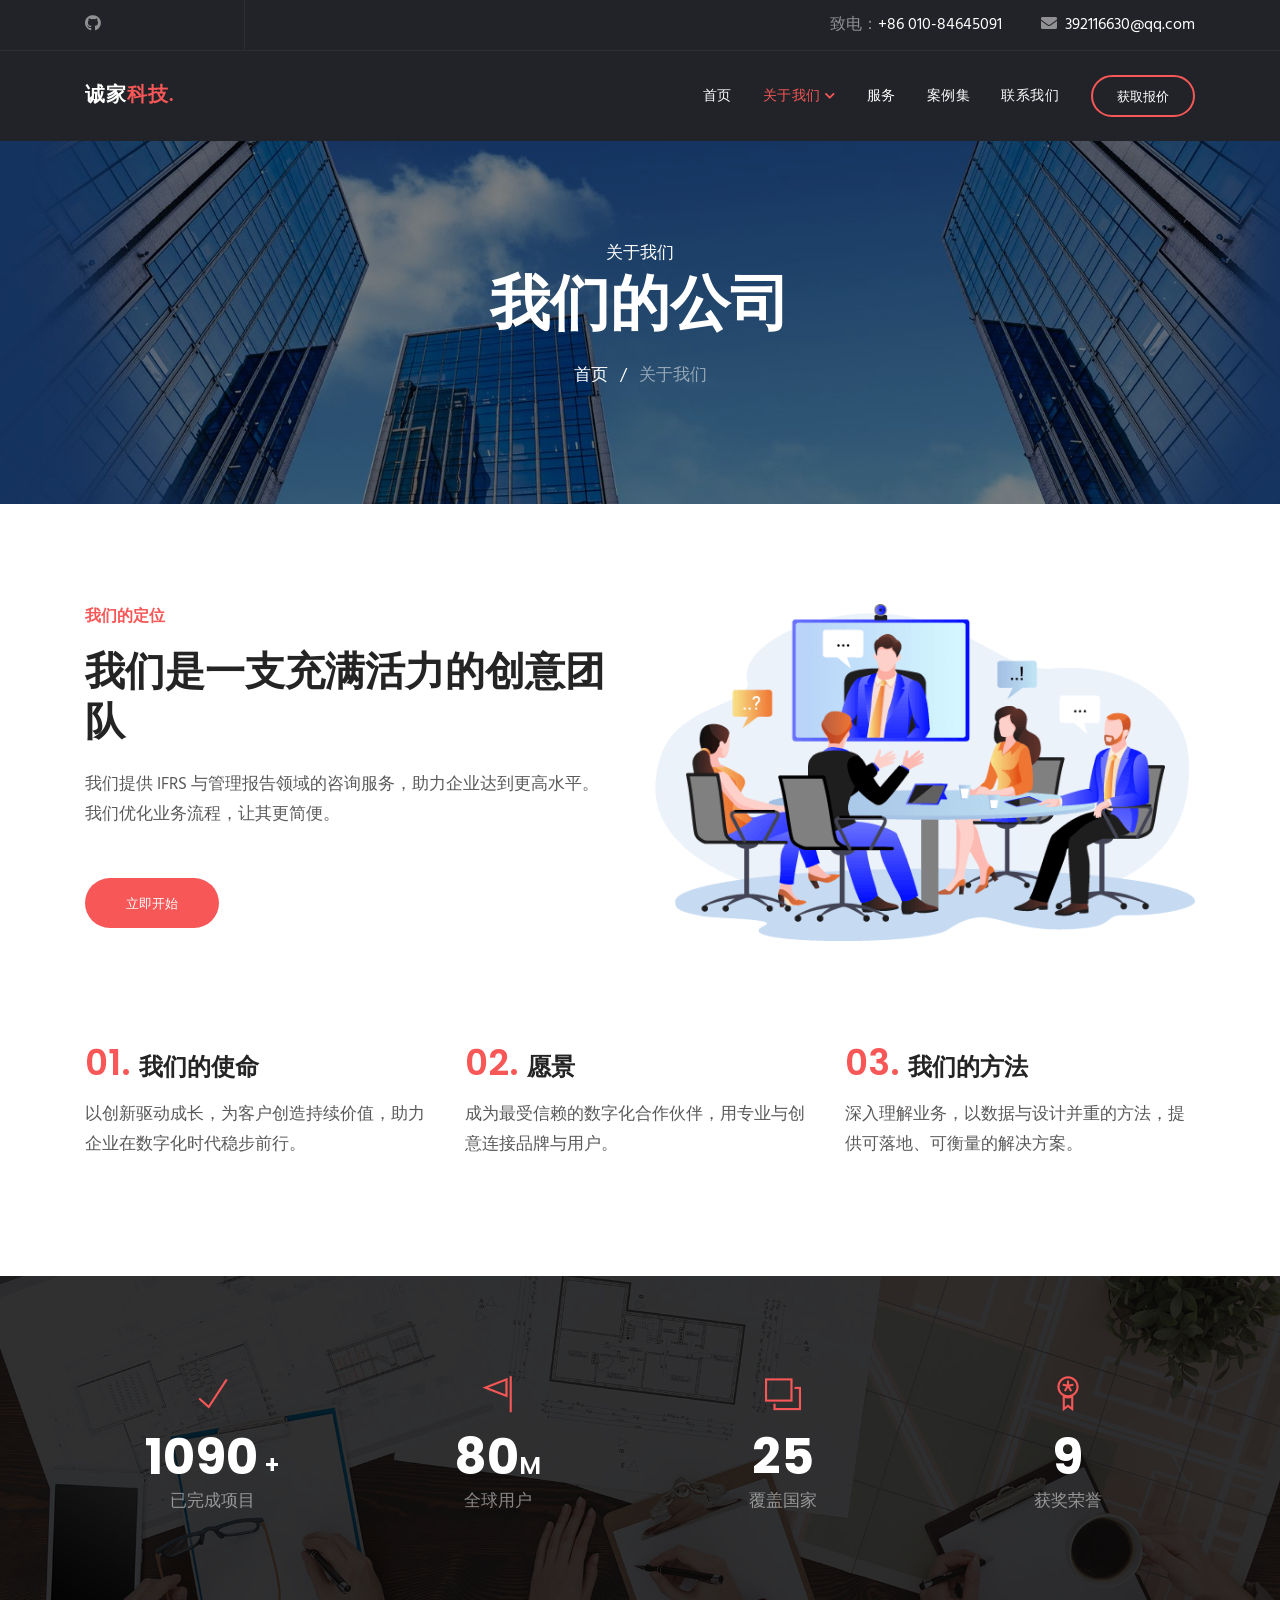
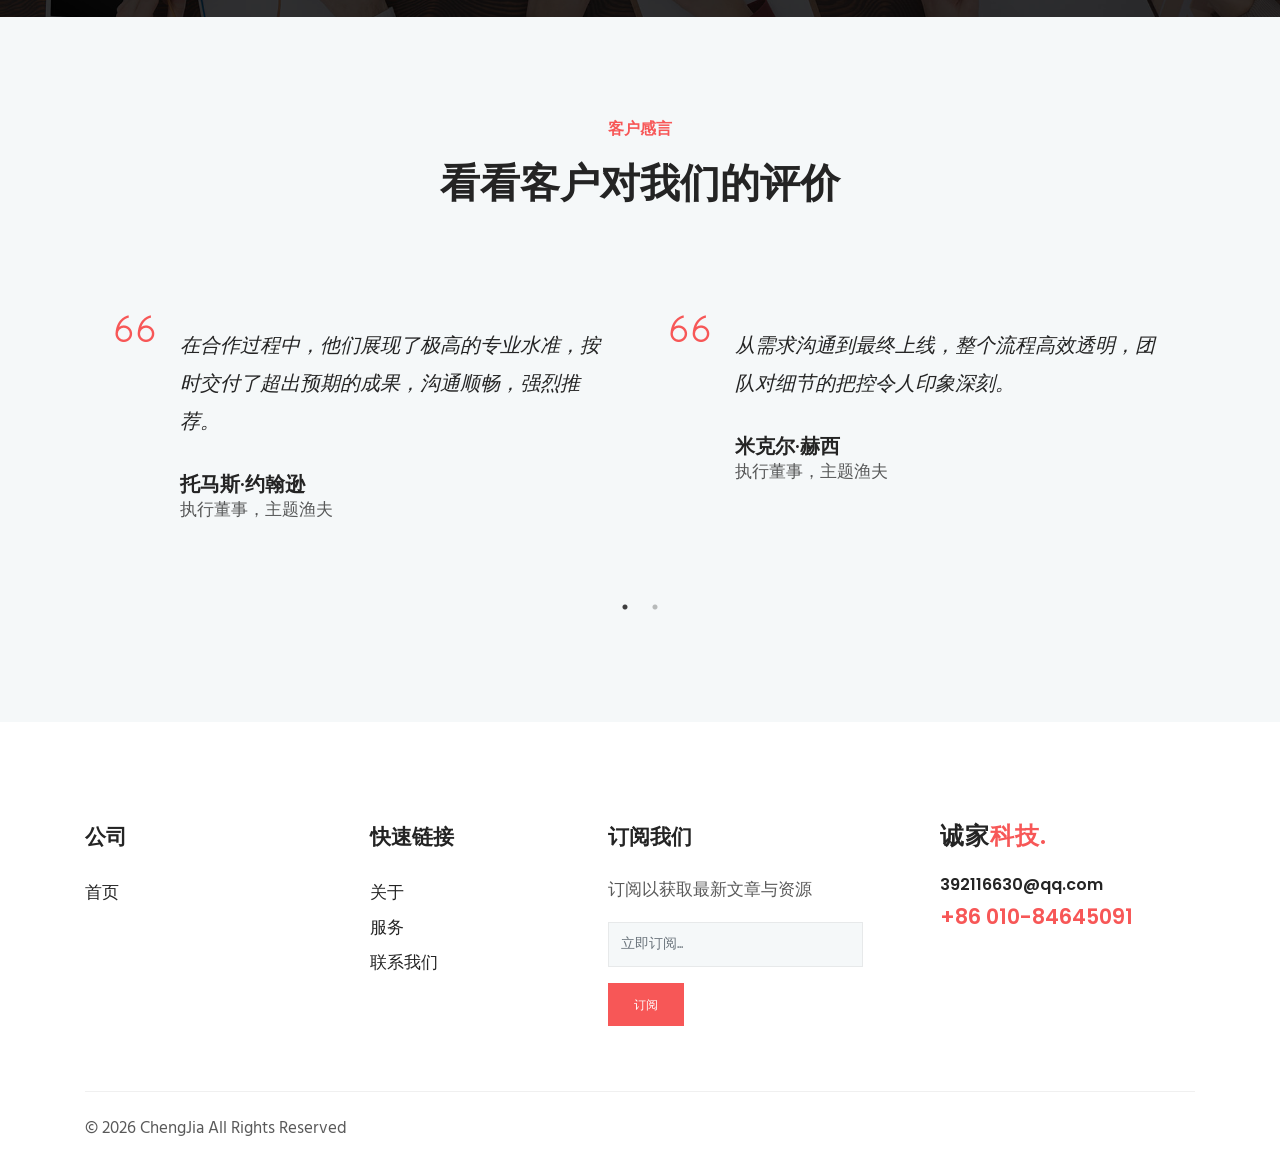
==== about.html @ 64276d3d "init" ====
<!DOCTYPE html>

<!--
 // GITHUB: https://github.com/hswyxj/
-->

<html lang="zh-CN">
<head>

  <!-- ** Basic Page Needs ** -->
  <meta charset="utf-8">
  <title>诚家科技 | IT公司网站</title>

  <!-- ** Mobile Specific Metas ** -->
  <meta http-equiv="X-UA-Compatible" content="IE=edge">
  <meta name="description" content="企业 HTML 模板">
  <meta name="viewport" content="width=device-width, initial-scale=1.0, maximum-scale=5.0">
  <meta name="author" content="诚家科技">
  <meta name="generator" content="诚家科技 | IT公司网站">

  <!-- theme meta -->
  <meta name="theme-name" content="megakit" />

  <!-- bootstrap.min css -->
  <link rel="stylesheet" href="plugins/bootstrap/bootstrap.min.css">
  <!-- Icon Font Css -->
  <link rel="stylesheet" href="plugins/themify/css/themify-icons.css">
  <link rel="stylesheet" href="plugins/fontawesome/css/all.min.css">
  <link rel="stylesheet" href="plugins/magnific-popup/magnific-popup.css">
  <!-- Owl Carousel CSS -->
  <link rel="stylesheet" href="plugins/slick/slick.css">
  <link rel="stylesheet" href="plugins/slick/slick-theme.css">

  <!-- Main Stylesheet -->
  <link rel="stylesheet" href="css/style.css">

  <!--Favicon-->
  <link rel="icon" href="images/favicon.png" type="image/x-icon">

</head>

<body>


<!-- Header Start -->
<header class="navigation">
  <div class="header-top ">
    <div class="container">
      <div class="row justify-content-between align-items-center">
        <div class="col-lg-2 col-md-4">
          <div class="header-top-socials text-center text-lg-left text-md-left">
            <!-- <a href="https://www.facebook.com/themefisher" aria-label="facebook"><i class="fab fa-facebook-f"></i></a>
            <a href="https://twitter.com/themefisher" aria-label="twitter"><i class="fab fa-twitter"></i></a> -->
            <a href="https://github.com/hswyxj/" aria-label="github"><i class="fab fa-github"></i></a>
          </div>
        </div>
        <div class="col-lg-10 col-md-8 text-center text-lg-right text-md-right">
          <div class="header-top-info mb-2 mb-md-0">
            <a href="tel:010-84645091">致电：<span>+86 010-84645091</span></a>
            <a href="mailto:392116630@qq.com"><i class="fas fa-envelope mr-2"></i><span>392116630@qq.com</span></a>
          </div>
        </div>
      </div>
    </div>
  </div>

  <div id="navbar">
    <div class="container">
      <div class="row">
        <div class="col-lg-12">
          <nav class="navbar navbar-expand-lg px-0 py-4">
            <a class="navbar-brand" href="index.html">
              诚家<span>科技.</span>
            </a>

            <button class="navbar-toggler collapsed" type="button" data-toggle="collapse" data-target="#navbarsExample09"
              aria-controls="navbarsExample09" aria-expanded="false" aria-label="切换导航">
              <span class="fa fa-bars"></span>
            </button>

            <div class="collapse navbar-collapse text-center" id="navbarsExample09">
              <ul class="navbar-nav ml-auto">
                <li class="nav-item @@home">
                  <a class="nav-link" href="index.html">首页</a>
                </li>
                <li class="nav-item dropdown active">
                  <a class="nav-link dropdown-toggle" href="#" id="dropdown03" data-toggle="dropdown" aria-haspopup="true" aria-expanded="false">关于我们 <i class="fas fa-chevron-down small"></i></a>
                  <ul class="dropdown-menu" aria-labelledby="dropdown03">
                    <li><a class="dropdown-item active" href="about.html">我们的公司</a></li>
                    <!-- <li><a class="dropdown-item @@pricing" href="pricing.html">价格</a></li>

                    <li class="dropdown dropdown-submenu dropright">
                      <a class="dropdown-item dropdown-toggle" href="#!" id="dropdown0301" role="button" data-toggle="dropdown" aria-haspopup="true" aria-expanded="false">子菜单</a>

                      <ul class="dropdown-menu" aria-labelledby="dropdown0301">
                        <li><a class="dropdown-item" href="index.html">子菜单 01</a></li>
                        <li><a class="dropdown-item" href="index.html">子菜单 02</a></li>
                      </ul>
                    </li> -->
                  </ul>
                </li>
                <li class="nav-item @@service"><a class="nav-link" href="service.html">服务</a></li>
                <li class="nav-item @@project"><a class="nav-link" href="project.html">案例集</a></li>
                <!-- <li class="nav-item dropdown @@blog">
                  <a class="nav-link dropdown-toggle" href="#" id="dropdown05" data-toggle="dropdown" aria-haspopup="true" aria-expanded="false">博客 <i class="fas fa-chevron-down small"></i></a>
                  <ul class="dropdown-menu" aria-labelledby="dropdown05">
                    <li><a class="dropdown-item @@blogGrid" href="blog-grid.html">博客</a></li>
                    <li><a class="dropdown-item @@blogSidebar" href="blog-sidebar.html">带侧边栏的博客</a></li>
                    <li><a class="dropdown-item @@blogSingle" href="blog-single.html">博客正文</a></li>

                    <li class="dropdown dropdown-submenu dropleft">
                      <a class="dropdown-item dropdown-toggle" href="#!" id="dropdown0501" role="button" data-toggle="dropdown" aria-haspopup="true" aria-expanded="false">子菜单</a>

                      <ul class="dropdown-menu" aria-labelledby="dropdown0501">
                        <li><a class="dropdown-item" href="index.html">子菜单 01</a></li>
                        <li><a class="dropdown-item" href="index.html">子菜单 02</a></li>
                      </ul>
                    </li>
                  </ul>
                </li> -->
                <li class="nav-item @@contact"><a class="nav-link" href="contact.html">联系我们</a></li>
              </ul>

              <div class="my-2 my-md-0 ml-lg-4 text-center">
                <a href="contact.html" class="btn btn-solid-border btn-round-full">获取报价</a>
              </div>
            </div>
          </nav>
        </div>
      </div>
    </div>
  </div>
</header>
<!-- Header Close -->

<section class="page-title bg-1">
  <div class="container">
    <div class="row">
      <div class="col-md-12">
        <div class="block text-center">
          <span class="text-white">关于我们</span>
          <h1 class="text-capitalize mb-4 text-lg">我们的公司</h1>
          <ul class="list-inline">
            <li class="list-inline-item"><a href="index.html" class="text-white">首页</a></li>
            <li class="list-inline-item"><span class="text-white">/</span></li>
            <li class="list-inline-item text-white-50">关于我们</li>
          </ul>
        </div>
      </div>
    </div>
  </div>
</section>

<!-- Section About Start -->
<section class="section about-2 position-relative">
	<div class="container">
		<div class="row">
			<div class="col-lg-6">
				<div class="about-item pr-3 mb-5 mb-lg-0">
					<span class="h6 text-color">我们的定位</span>
					<h2 class="mt-3 mb-4 position-relative content-title">我们是一支充满活力的创意团队</h2>
					<p class="mb-5">我们提供 IFRS 与管理报告领域的咨询服务，助力企业达到更高水平。我们优化业务流程，让其更简便。</p>

					<a href="contact.html" class="btn btn-main btn-round-full">立即开始</a>
				</div>
			</div>
			<div class="col-lg-6">
				<div class="about-item-img">
					<img loading="lazy" src="images/about/home-7.jpg" alt="关于我们" class="img-fluid">
				</div>
			</div>
		</div>
	</div>
</section>

<!-- Section About End -->

<section class="about-info section pt-0">
	<div class="container">
		<div class="row justify-content-center">
			<div class="col-lg-4 col-md-6 col-sm-6">
				<div class="about-info-item mb-4 mb-lg-0">
					<h3 class="mb-3"><span class="text-color mr-2 text-md ">01.</span>我们的使命</h3>
					<p>以创新驱动成长，为客户创造持续价值，助力企业在数字化时代稳步前行。</p>
				</div>
			</div>
			<div class="col-lg-4 col-md-6 col-sm-6">
				<div class="about-info-item mb-4 mb-lg-0">
					<h3 class="mb-3"><span class="text-color mr-2 text-md">02.</span>愿景</h3>
					<p>成为最受信赖的数字化合作伙伴，用专业与创意连接品牌与用户。</p>
				</div>
			</div>
			<div class="col-lg-4 col-md-6 col-sm-6">
				<div class="about-info-item mb-4 mb-lg-0">
					<h3 class="mb-3"><span class="text-color mr-2 text-md">03.</span>我们的方法</h3>
					<p>深入理解业务，以数据与设计并重的方法，提供可落地、可衡量的解决方案。</p>
				</div>
			</div>
		</div>
	</div>
</section>

<!-- section Counter Start -->
<section class="section counter bg-counter">
	<div class="container">
		<div class="row">
			<div class="col-lg-3 col-md-6 col-sm-6">
				<div class="counter-item text-center mb-5 mb-lg-0">
					<i class="ti-check color-one text-md"></i>
					<h3 class="mt-2 mb-0 text-white"><span class="counter-stat font-weight-bold">1730</span> +</h3>
					<p class="text-white-50">已完成项目</p>
				</div>
			</div>
			<div class="col-lg-3 col-md-6 col-sm-6">
				<div class="counter-item text-center mb-5 mb-lg-0">
					<i class="ti-flag color-one text-md"></i>
					<h3 class="mt-2 mb-0 text-white"><span class="counter-stat font-weight-bold">125 </span>M </h3>
					<p class="text-white-50">全球用户</p>
				</div>
			</div>
			<div class="col-lg-3 col-md-6 col-sm-6">
				<div class="counter-item text-center mb-5 mb-lg-0">
					<i class="ti-layers color-one text-md"></i>
					<h3 class="mt-2 mb-0 text-white"><span class="counter-stat font-weight-bold">39</span></h3>
					<p class="text-white-50">覆盖国家</p>
				</div>
			</div>
			<div class="col-lg-3 col-md-6 col-sm-6">
				<div class="counter-item text-center">
					<i class="ti-medall color-one  text-md"></i>
					<h3 class="mt-2 mb-0 text-white"><span class="counter-stat font-weight-bold">14</span></h3>
					<p class="text-white-50">获奖荣誉</p>
				</div>
			</div>
		</div>
	</div>
</section>
<!-- section Counter End  -->

<!--  Section Services Start -->
<!-- <section class="section team">
	<div class="container">
		<div class="row justify-content-center">
			<div class="col-lg-7 text-center">
				<div class="section-title">
					<span class="h6 text-color">我们的团队</span>
					<h2 class="mt-3 content-title">专业团队成员，提供最佳服务</h2>
				</div>
			</div>
		</div>

		<div class="row justify-content-center">
			<div class="col-lg-4 col-md-6 col-sm-6">
				<div class="team-item-wrap mb-5">
					<div class="team-item position-relative">
						<img loading="lazy" src="images/team/team-1.jpg" alt="团队" class="img-fluid w-100">
						<div class="team-img-hover">
							<ul class="team-social list-inline">
								<li class="list-inline-item">
									<a href="https://www.facebook.com/themefisher" class="facebook"><i class="fab fa-facebook-f" aria-hidden="true"></i></a>
								</li>
								<li class="list-inline-item">
									<a href="https://twitter.com/themefisher" class="twitter"><i class="fab fa-twitter" aria-hidden="true"></i></a>
								</li>
								<li class="list-inline-item">
									<a href="https://www.instagram.com/themefisher/" class="instagram"><i class="fab fa-instagram" aria-hidden="true"></i></a>
								</li>
								<li class="list-inline-item">
									<a href="/" class="linkedin"><i class="fab fa-linkedin-in" aria-hidden="true"></i></a>
								</li>
							</ul>
						</div>
					</div>
					<div class="team-item-content">
						<h4 class="mt-3 mb-0 text-capitalize">贾斯汀·哈默</h4>
						<p>数字营销师</p>
					</div>
				</div>
			</div>

			<div class="col-lg-4 col-md-6 col-sm-6">
				<div class="team-item-wrap mb-5">
					<div class="team-item position-relative">
						<img loading="lazy" src="images/team/team-2.jpg" alt="团队" class="img-fluid w-100">
						<div class="team-img-hover">
							<ul class="team-social list-inline">
								<li class="list-inline-item">
									<a href="https://www.facebook.com/themefisher" class="facebook"><i class="fab fa-facebook-f" aria-hidden="true"></i></a>
								</li>
								<li class="list-inline-item">
									<a href="https://twitter.com/themefisher" class="twitter"><i class="fab fa-twitter" aria-hidden="true"></i></a>
								</li>
								<li class="list-inline-item">
									<a href="https://www.instagram.com/themefisher/" class="instagram"><i class="fab fa-instagram" aria-hidden="true"></i></a>
								</li>
								<li class="list-inline-item">
									<a href="/" class="linkedin"><i class="fab fa-linkedin-in" aria-hidden="true"></i></a>
								</li>
							</ul>
						</div>
					</div>
					<div class="team-item-content">
						<h4 class="mt-3 mb-0 text-capitalize">杰森·罗伊</h4>
						<p>UI/UX 设计师</p>
					</div>
				</div>
			</div>

			<div class="col-lg-4 col-md-6 col-sm-6">
				<div class="team-item-wrap mb-5 ">
					<div class="team-item position-relative">
						<img loading="lazy" src="images/team/team-3.jpg" alt="团队" class="img-fluid w-100">
						<div class="team-img-hover">
							<ul class="team-social list-inline">
								<li class="list-inline-item">
									<a href="https://www.facebook.com/themefisher" class="facebook"><i class="fab fa-facebook-f" aria-hidden="true"></i></a>
								</li>
								<li class="list-inline-item">
									<a href="https://twitter.com/themefisher" class="twitter"><i class="fab fa-twitter" aria-hidden="true"></i></a>
								</li>
								<li class="list-inline-item">
									<a href="https://www.instagram.com/themefisher/" class="instagram"><i class="fab fa-instagram" aria-hidden="true"></i></a>
								</li>
								<li class="list-inline-item">
									<a href="/" class="linkedin"><i class="fab fa-linkedin-in" aria-hidden="true"></i></a>
								</li>
							</ul>
						</div>
					</div>
					<div class="team-item-content">
						<h4 class="mt-3 mb-0 text-capitalize">亨利·奥斯瓦尔德</h4>
						<p>开发工程师</p>
					</div>
				</div>
			</div>
			<div class="col-lg-4 col-md-6 col-sm-6">
				<div class="team-item-wrap mb-5 mb-lg-0">
					<div class="team-item position-relative">
						<img loading="lazy" src="images/team/team-4.jpg" alt="团队" class="img-fluid w-100">
						<div class="team-img-hover">
							<ul class="team-social list-inline">
								<li class="list-inline-item">
									<a href="https://www.facebook.com/themefisher" class="facebook"><i class="fab fa-facebook-f" aria-hidden="true"></i></a>
								</li>
								<li class="list-inline-item">
									<a href="https://twitter.com/themefisher" class="twitter"><i class="fab fa-twitter" aria-hidden="true"></i></a>
								</li>
								<li class="list-inline-item">
									<a href="https://www.instagram.com/themefisher/" class="instagram"><i class="fab fa-instagram" aria-hidden="true"></i></a>
								</li>
								<li class="list-inline-item">
									<a href="/" class="linkedin"><i class="fab fa-linkedin-in" aria-hidden="true"></i></a>
								</li>
							</ul>
						</div>
					</div>
					<div class="team-item-content">
						<h4 class="mt-3 mb-0 text-capitalize">大卫·威廉姆斯</h4>
						<p>高级营销师</p>
					</div>
				</div>
			</div>

			<div class="col-lg-4 col-md-6 col-sm-6">
				<div class="team-item-wrap mb-5 mb-lg-0">
					<div class="team-item position-relative">
						<img loading="lazy" src="images/team/team-6.jpg" alt="团队" class="img-fluid w-100">
						<div class="team-img-hover">
							<ul class="team-social list-inline">
								<li class="list-inline-item">
									<a href="https://www.facebook.com/themefisher" class="facebook"><i class="fab fa-facebook-f" aria-hidden="true"></i></a>
								</li>
								<li class="list-inline-item">
									<a href="https://twitter.com/themefisher" class="twitter"><i class="fab fa-twitter" aria-hidden="true"></i></a>
								</li>
								<li class="list-inline-item">
									<a href="https://www.instagram.com/themefisher/" class="instagram"><i class="fab fa-instagram" aria-hidden="true"></i></a>
								</li>
								<li class="list-inline-item">
									<a href="/" class="linkedin"><i class="fab fa-linkedin-in" aria-hidden="true"></i></a>
								</li>
							</ul>
						</div>
					</div>
					<div class="team-item-content">
						<h4 class="mt-3 mb-0 text-capitalize">彼得·奥丁</h4>
						<p>应用开发工程师</p>
					</div>
				</div>
			</div>

			<div class="col-lg-4 col-md-6 col-sm-6">
				<div class="team-item-wrap mb-5 mb-lg-0 ">
					<div class="team-item position-relative">
						<img loading="lazy" src="images/team/team-5.jpg" alt="团队" class="img-fluid w-100">
						<div class="team-img-hover">
							<ul class="team-social list-inline">
								<li class="list-inline-item">
									<a href="https://www.facebook.com/themefisher" class="facebook"><i class="fab fa-facebook-f" aria-hidden="true"></i></a>
								</li>
								<li class="list-inline-item">
									<a href="https://twitter.com/themefisher" class="twitter"><i class="fab fa-twitter" aria-hidden="true"></i></a>
								</li>
								<li class="list-inline-item">
									<a href="https://www.instagram.com/themefisher/" class="instagram"><i class="fab fa-instagram" aria-hidden="true"></i></a>
								</li>
								<li class="list-inline-item">
									<a href="/" class="linkedin"><i class="fab fa-linkedin-in" aria-hidden="true"></i></a>
								</li>
							</ul>
						</div>
					</div>
					<div class="team-item-content">
						<h4 class="mt-3 mb-0 text-capitalize">大卫·斯宾塞</h4>
						<p>项目经理</p>
					</div>
				</div>
			</div>
		</div>
	</div>
</section> -->
<!--  Section Services End -->

<!-- Section Testimonial Start -->
<section class="section testimonial bg-gray">
	<div class="container">
		<div class="row justify-content-center">
			<div class="col-lg-7 text-center">
				<div class="section-title">
					<span class="h6 text-color">客户感言</span>
					<h2 class="mt-3 content-title">看看客户对我们的评价</h2>
				</div>
			</div>
		</div>
	</div>

	<div class="container">
		<div class="testimonial-wrap">
			<div class="testimonial-item position-relative">
				<i class="ti-quote-left text-color"></i>

				<div class="testimonial-item-content">
					<p class="testimonial-text">在合作过程中，他们展现了极高的专业水准，按时交付了超出预期的成果，沟通顺畅，强烈推荐。</p>

					<div class="testimonial-author">
						<h5 class="mb-0 text-capitalize">托马斯·约翰逊</h5>
						<p>执行董事，主题渔夫</p>
					</div>
				</div>
			</div>
			<div class="testimonial-item position-relative">
				<i class="ti-quote-left text-color"></i>

				<div class="testimonial-item-content">
					<p class="testimonial-text">从需求沟通到最终上线，整个流程高效透明，团队对细节的把控令人印象深刻。</p>

					<div class="testimonial-author">
						<h5 class="mb-0 text-capitalize">米克尔·赫西</h5>
						<p>执行董事，主题渔夫</p>
					</div>
				</div>
			</div>
			<div class="testimonial-item position-relative">
				<i class="ti-quote-left text-color"></i>

				<div class="testimonial-item-content">
					<p class="testimonial-text">专业、可靠、富有创意，他们真正理解我们的业务，交付的方案解决了核心痛点。</p>

					<div class="testimonial-author">
						<h5 class="mb-0 text-capitalize">詹姆斯·沃森</h5>
						<p>执行董事，主题渔夫</p>
					</div>
				</div>
			</div>
			<div class="testimonial-item position-relative">
				<i class="ti-quote-left text-color"></i>

				<div class="testimonial-item-content">
					<p class="testimonial-text">从需求沟通到最终上线，整个流程高效透明，团队对细节的把控令人印象深刻。</p>

					<div class="testimonial-author">
						<h5 class="mb-0 text-capitalize">米克尔·赫西</h5>
						<p>执行董事，主题渔夫</p>
					</div>
				</div>
			</div>
		</div>
	</div>
</section>
<!-- Section Testimonial End -->

<footer class="footer section">
  <div class="container">
    <div class="row">
      <div class="col-lg-3 col-md-6 col-sm-6">
        <div class="widget">
          <h4 class="text-capitalize mb-4">公司</h4>

          <ul class="list-unstyled footer-menu lh-35">
            <li><a href="index.html">首页</a></li>
            <!-- <li><a href="about.html">隐私政策</a></li>
            <li><a href="cobtact.html">支持</a></li>
            <li><a href="cobtact.html">常见问题</a></li> -->
          </ul>
        </div>
      </div>
      <div class="col-lg-2 col-md-6 col-sm-6">
        <div class="widget">
          <h4 class="text-capitalize mb-4">快速链接</h4>

          <ul class="list-unstyled footer-menu lh-35">
            <li><a href="about.html">关于</a></li>
            <li><a href="service.html">服务</a></li>
            <!-- <li><a href="blog-grid.html">博客</a></li> -->
            <li><a href="contact.html">联系我们</a></li>
          </ul>
        </div>
      </div>
      <div class="col-lg-3 col-md-6 col-sm-6 mx-auto">
        <div class="widget">
          <h4 class="text-capitalize mb-4">订阅我们</h4>
          <p>订阅以获取最新文章与资源</p>

          <form action="#" class="sub-form">
            <input type="text" class="form-control mb-3" placeholder="立即订阅...">
            <a href="#" class="btn btn-main btn-small">订阅</a>
          </form>
        </div>
      </div>

      <div class="col-lg-3 col-sm-6">
        <div class="widget">
          <div class="logo mb-4">
            <h3>诚家<span>科技.</span></h3>
          </div>
          <h6><a href="mailto:392116630@qq.com">392116630@qq.com</a></h6>
          <a href="tel:010-84645091"><span class="text-color h4">+86 010-84645091</span></a>
        </div>
      </div>
    </div>

    <div class="footer-btm pt-4">
      <div class="row">
        <div class="col-lg-6">
          <div class="copyright">© 2026 ChengJia All Rights Reserved</div>
        </div>
        <!-- <div class="col-lg-6 text-left text-lg-right">
          <ul class="list-inline footer-socials">
            <li class="list-inline-item"><a href="https://www.facebook.com/themefisher"><i class="fab fa-facebook-f mr-2"></i>脸书</a></li>
            <li class="list-inline-item"><a href="https://twitter.com/themefisher"><i class="fab fa-twitter mr-2"></i>推特</a></li>
            <li class="list-inline-item"><a href="https://www.pinterest.com/themefisher/"><i class="fab fa-pinterest-p mr-2 "></i>缤趣</a></li>
          </ul>
        </div> -->
      </div>
    </div>
  </div>
</footer>

<!--Scroll to top-->
<div id="scroll-to-top" class="scroll-to-top">
  <span class="icon fa fa-angle-up"></span>
</div>


<!-- 
Essential Scripts
=====================================-->
<!-- Main jQuery -->
<script src="plugins/jquery/jquery.min.js"></script>
<!-- Bootstrap 4.3.1 -->
<script src="plugins/bootstrap/bootstrap.min.js"></script>
<!--  Magnific Popup-->
<script src="plugins/magnific-popup/jquery.magnific-popup.min.js"></script>
<!-- Slick Slider -->
<script src="plugins/slick/slick.min.js"></script>
<!-- Counterup -->
<script src="plugins/counterup/jquery.waypoints.min.js"></script>
<script src="plugins/counterup/jquery.counterup.min.js"></script>

<!-- 高德地图（请将下方 key 替换为你申请的高德 Web 端 JS API key：https://console.amap.com/） -->
<script src="https://webapi.amap.com/maps?v=2.0&key=963029e0533a2af5c3c5be8597e73935" defer></script>
<script src="plugins/google-map/map.js" defer></script>

<script src="js/script.js"></script>

</body>

</html>
---- css/style.css ----
/**
 * WEBSITE: https://themefisher.com
 * TWITTER: https://twitter.com/themefisher
 * FACEBOOK: https://facebook.com/themefisher
 * GITHUB: https://github.com/hswyxj/
 */

/*=== MEDIA QUERY ===*/
@import url("https://fonts.googleapis.com/css2?family=Hind:wght@400;500;600;700&family=Montserrat:wght@400;700&family=Poppins:wght@300;400;600;700&display=swap");
html {
  overflow-x: hidden;
}

body {
  line-height: 1.5;
  font-family: "Hind", serif;
  -webkit-font-smoothing: antialiased;
  font-size: 17px;
  color: rgba(0, 0, 0, 0.65);
}

h1, .h1, h2, .h2, h3, .h3, h4, .h4, h5, .h5, h6, .h6 {
  font-family: "Poppins", sans-serif;
  font-weight: 600;
  color: #242424;
}

h1, .h1 {
  font-size: 2.5rem;
}

h2, .h2 {
  font-size: 2rem;
  font-weight: 600;
  line-height: 42px;
}

h3, .h3 {
  font-size: 1.5rem;
}

h4, .h4 {
  font-size: 1.3rem;
  line-height: 30px;
}

h5, .h5 {
  font-size: 1.25rem;
}

h6, .h6 {
  font-size: 1rem;
}

p {
  line-height: 30px;
}

.navbar-toggle .icon-bar {
  background: rgb(247, 87, 87);
}

input[type=email], input[type=password], input[type=text], input[type=tel] {
  box-shadow: none;
  height: 45px;
  outline: none;
  font-size: 14px;
}
input[type=email]:focus, input[type=password]:focus, input[type=text]:focus, input[type=tel]:focus {
  box-shadow: none;
  border: 1px solid rgb(247, 87, 87);
}

.form-control {
  box-shadow: none;
  border-radius: 0;
}
.form-control:focus {
  box-shadow: none;
  border: 1px solid rgb(247, 87, 87);
}

.py-7 {
  padding: 7rem 0px;
}

.btn {
  display: inline-block;
  font-size: 14px;
  font-size: 0.8125rem;
  font-weight: 500;
  padding: 1rem 2.5rem 0.8rem;
  text-transform: uppercase;
  border-radius: 0;
  transition: 0.3s;
}
.btn.btn-icon i {
  font-size: 16px;
  vertical-align: middle;
  margin-right: 5px;
}
.btn:focus {
  outline: 0px;
  box-shadow: none;
}

.btn-main, .btn-small, .btn-transparent {
  background: rgb(247, 87, 87);
  color: #fff;
  transition: all 0.2s ease;
}
.btn-main:hover, .btn-small:hover, .btn-transparent:hover {
  background: rgb(244.6818181818, 38.3181818182, 38.3181818182);
  color: #fff;
}

.btn-solid-border {
  border: 2px solid rgb(247, 87, 87);
  background: transparent;
  color: #242424;
}
.btn-solid-border:hover {
  border: 2px solid rgb(247, 87, 87);
  background: rgb(247, 87, 87);
}

.btn-transparent {
  background: transparent;
  padding: 0;
  color: rgb(247, 87, 87);
}
.btn-transparent:hover {
  background: transparent;
  color: rgb(247, 87, 87);
}

.btn-large {
  padding: 20px 45px;
}
.btn-large.btn-icon i {
  font-size: 16px;
  vertical-align: middle;
  margin-right: 5px;
}

.btn-small {
  padding: 13px 25px 10px;
  font-size: 12px;
}

.btn-round {
  border-radius: 4px;
}

.btn-round-full {
  border-radius: 50px;
}

.btn.active:focus, .btn:active:focus, .btn:focus {
  outline: 0;
}

.bg-gray {
  background: #f5f8f9;
}

.bg-primary {
  background: rgb(247, 87, 87);
}

.bg-primary-dark {
  background: rgb(244.6818181818, 38.3181818182, 38.3181818182);
}

.bg-primary-darker {
  background: rgb(221.4545454545, 10.5454545455, 10.5454545455);
}

.bg-dark {
  background: #242424;
}

.bg-gradient {
  background-image: linear-gradient(145deg, rgba(19, 177, 205, 0.95) 0%, rgba(152, 119, 234, 0.95) 100%);
  background-repeat: repeat-x;
}

.section {
  padding: 100px 0;
}

.section-sm {
  padding: 70px 0;
}

.section-title {
  margin-bottom: 70px;
}
.section-title .title {
  font-size: 50px;
  line-height: 50px;
}
.section-title p {
  color: #666;
  font-family: "Poppins", sans-serif;
}

.subtitle {
  color: rgb(247, 87, 87);
  font-size: 14px;
  letter-spacing: 1px;
}

.overly, .hero-img, .cta, .slider, .page-title {
  position: relative;
}
.overly:before, .hero-img:before, .cta:before, .slider:before, .page-title:before {
  content: "";
  position: absolute;
  left: 0;
  top: 0;
  bottom: 0;
  right: 0;
  width: 100%;
  height: 100%;
  opacity: 0.5;
  background: #000;
}

.overly-2, .latest-blog, .cta-block, .bg-counter {
  position: relative;
}
.overly-2:before, .latest-blog:before, .cta-block:before, .bg-counter:before {
  content: "";
  position: absolute;
  left: 0;
  top: 0;
  bottom: 0;
  right: 0;
  width: 100%;
  height: 100%;
  background: rgba(0, 0, 0, 0.8);
}

.text-color {
  color: rgb(247, 87, 87);
}

.text-black {
  color: #242424;
}

.text-color2 {
  color: #c54041;
}

.text-color2 {
  color: #b99769;
}

.text-sm {
  font-size: 14px;
}

.text-md {
  font-size: 2.25rem;
}

.text-lg {
  font-size: 3.75rem;
}

.no-spacing {
  letter-spacing: 0px;
}

/* Links */
a {
  color: #242424;
  text-decoration: none;
}

a:focus, a:hover {
  color: rgb(247, 87, 87);
  text-decoration: none;
}

a:focus {
  outline: none;
}

.content-title {
  font-size: 40px;
  line-height: 50px;
}

.page-title {
  padding: 100px 0;
}
.page-title .block h1 {
  color: #fff;
}
.page-title .block p {
  color: #fff;
}

.page-wrapper {
  padding: 70px 0;
}

#wrapper-work {
  overflow: hidden;
  padding-top: 100px;
}
#wrapper-work ul li {
  width: 50%;
  float: left;
  position: relative;
}
#wrapper-work ul li img {
  width: 100%;
  height: 100%;
}
#wrapper-work ul li .items-text {
  position: absolute;
  top: 0;
  bottom: 0;
  left: 0;
  right: 0;
  width: 100%;
  height: 100%;
  color: #fff;
  background: rgba(0, 0, 0, 0.6);
  padding-left: 44px;
  padding-top: 140px;
}
#wrapper-work ul li .items-text h2 {
  padding-bottom: 28px;
  padding-top: 75px;
  position: relative;
}
#wrapper-work ul li .items-text h2:before {
  content: "";
  position: absolute;
  left: 0;
  bottom: 0;
  width: 75px;
  height: 3px;
  background: #fff;
}
#wrapper-work ul li .items-text p {
  padding-top: 30px;
  font-size: 16px;
  line-height: 27px;
  font-weight: 300;
  padding-right: 80px;
}

/*--
	features-work Start 
--*/
#features-work {
  padding-top: 50px;
  padding-bottom: 75px;
}
#features-work .block ul li {
  width: 19%;
  text-align: center;
  display: inline-block;
  padding: 40px 0px;
}

#navbar {
  background: rgb(34, 35, 40);
  box-shadow: 0 1px 2px rgba(0, 0, 0, 0.05);
}
#navbar li {
  padding-left: 15px;
}
@media (max-width: 992px) {
  #navbar li {
    padding-left: 0;
  }
}
#navbar .nav-link {
  font-family: "Poppins", sans-serif;
  font-weight: 500;
  color: #fff;
  text-transform: uppercase;
  font-size: 14px;
  letter-spacing: 0.5px;
  transition: all 0.25s ease;
}
#navbar .nav-link:hover, #navbar .nav-link:focus,
#navbar .active .nav-link {
  color: rgb(247, 87, 87);
}
#navbar .btn {
  padding: 0.7rem 1.5rem 0.5rem;
  color: #fff;
}
@media (max-width: 992px) {
  #navbar .btn {
    margin: 15px 0 10px;
  }
}

.header-top {
  background: rgb(34, 35, 40);
  color: #919194;
  border-bottom: 1px solid rgba(255, 255, 255, 0.05);
}
.header-top .header-top-socials {
  border-right: 1px solid rgba(255, 255, 255, 0.05);
  padding: 12px 0px;
}
.header-top .header-top-socials {
  margin-left: -8px;
}
.header-top .header-top-socials a {
  color: #919194;
  margin-right: 8px;
  font-size: 16px;
  padding: 0 8px;
}
.header-top .header-top-socials a:hover {
  color: rgb(247, 87, 87);
}
.header-top .header-top-info {
  color: #919194;
  font-size: 16px;
}
.header-top .header-top-info a span {
  color: #fff;
}
.header-top .header-top-info a {
  margin-left: 35px;
  color: #919194;
}

.navbar-toggler {
  padding: 0;
  font-size: 1.5rem;
  color: #fff;
}
.navbar-toggler:focus {
  outline: 0;
}

.navbar-brand {
  color: #fff;
  font-weight: 600;
  letter-spacing: 1px;
}
.navbar-brand span {
  color: rgb(247, 87, 87);
}

.dropdown-menu {
  padding: 0px;
  border: 0;
  border-radius: 0px;
}
@media (max-width: 992px) {
  .dropdown-menu {
    text-align: center;
    float: left !important;
    width: 100%;
    margin: 0;
  }
}
.dropdown-menu li:first-child {
  margin-top: 5px;
}
.dropdown-menu li:last-child {
  margin-bottom: 5px;
}

.dropdown-toggle::after {
  display: none;
}

.dropleft .dropdown-menu,
.dropright .dropdown-menu {
  margin: 0;
}

.dropleft .dropdown-toggle::before,
.dropright .dropdown-toggle::after {
  font-weight: bold;
  font-family: "Font Awesome 5 Free";
  border: 0;
  font-size: 10px;
  vertical-align: 1px;
}

.dropleft .dropdown-toggle::before {
  content: "\f053";
  margin-right: 5px;
}

.dropright .dropdown-toggle::after {
  content: "\f054";
  margin-left: 5px;
}

.dropdown-item {
  padding: 0.8rem 1.5rem 0.55rem;
  text-transform: uppercase;
  font-size: 14px;
  font-weight: 500;
}
@media (max-width: 992px) {
  .dropdown-item {
    padding: 0.6rem 1.5rem 0.35rem;
  }
}

.dropdown-submenu.active > .dropdown-toggle,
.dropdown-submenu:hover > .dropdown-item,
.dropdown-item.active,
.dropdown-item:hover {
  background: rgb(247, 87, 87);
  color: #fff;
}

ul.dropdown-menu li {
  padding-left: 0px !important;
}

@media (min-width: 992px) {
  .dropdown-menu {
    transition: all 0.2s ease-in, visibility 0s linear 0.2s, transform 0.2s linear;
    display: block;
    visibility: hidden;
    opacity: 0;
    min-width: 200px;
    margin-top: 15px;
  }
  .dropdown-menu li:first-child {
    margin-top: 10px;
  }
  .dropdown-menu li:last-child {
    margin-bottom: 10px;
  }
  .dropleft .dropdown-menu,
  .dropright .dropdown-menu {
    margin-top: -10px;
  }
  .dropdown:hover > .dropdown-menu {
    visibility: visible;
    transition: all 0.45s ease 0s;
    opacity: 1;
  }
}
.bg-1 {
  background: url("../images/bg/home-2.jpg") no-repeat 50% 50%;
  background-size: cover;
}

.bg-2 {
  background: url("../images/bg/home-5.jpg");
  background-size: cover;
}

.slider {
  background: url("../images/bg/home-1.jpg") no-repeat;
  background-size: cover;
  background-position: 10% 0%;
  padding: 200px 0;
  position: relative;
}
@media (max-width: 768px) {
  .slider {
    padding: 150px 0;
  }
}
.slider .block h1 {
  font-size: 70px;
  line-height: 80px;
  font-weight: 600;
  color: #fff;
}
.slider .block p {
  margin-bottom: 30px;
  color: #b9b9b9;
  font-size: 18px;
  line-height: 27px;
  font-weight: 300;
}
.slider .block span {
  letter-spacing: 1px;
}

.intro-item i {
  font-size: 60px;
  line-height: 60px;
}

.color-one {
  color: rgb(247, 87, 87);
}

.color-two {
  color: #00d747;
}

.color-three {
  color: #9262ff;
}

.color-four {
  color: #088ed3;
}

.bg-about {
  position: absolute;
  content: "";
  left: 0px;
  top: 0px;
  width: 45%;
  min-height: 650px;
  background: url("../images/about/home-8.jpg") no-repeat;
  background-size: cover;
}

.about-content {
  padding: 20px 0px 0px 80px;
}
.about-content h4 {
  font-weight: 600;
}
.about-content h4:before {
  position: absolute;
  content: "\f576";
  font-family: "Font Awesome 5 Free";
  font-size: 30px;
  position: absolute;
  top: 8px;
  left: -65px;
  font-weight: 700;
}

.counter-item .counter-stat {
  font-size: 50px;
}
.counter-item p {
  margin-bottom: 0px;
}

.bg-counter {
  background: url("../images/bg/counter.jpg") no-repeat;
  background-size: cover;
}

.team-img-hover .team-social li a.facebook {
  background: #6666cc;
}

.team-img-hover .team-social li a.twitter {
  background: #3399cc;
}

.team-img-hover .team-social li a.instagram {
  background: #cc66cc;
}

.team-img-hover .team-social li a.linkedin {
  background: #3399cc;
}

.team-img-hover {
  position: absolute;
  top: 10px;
  left: 10px;
  right: 10px;
  bottom: 10px;
  display: flex;
  align-items: center;
  justify-content: center;
  background: rgba(255, 255, 255, 0.6);
  opacity: 0;
  transition: all 0.2s ease-in-out;
  transform: scale(0.8);
}

.team-img-hover li a {
  display: inline-block;
  color: #fff;
  width: 50px;
  height: 50px;
  font-size: 20px;
  line-height: 50px;
  border: 2px solid transparent;
  border-radius: 2px;
  text-align: center;
  transform: translateY(0);
  backface-visibility: hidden;
  transition: all 0.3s ease-in-out;
}

.team-img-hover:hover li a:hover {
  transform: translateY(4px);
}

.team-item:hover .team-img-hover {
  opacity: 1;
  transform: scale(1);
  top: 0px;
  left: 0px;
  right: 0px;
  bottom: 0px;
}

.service-item {
  position: relative;
  padding-left: 80px;
}
.service-item i {
  position: absolute;
  left: 0px;
  top: 5px;
  font-size: 50px;
  opacity: 0.4;
}

.cta {
  background: url("../images/bg/home-3.jpg") fixed 50% 50%;
  background-size: cover;
  padding: 120px 0px;
}

.cta-block {
  background: url("../images/bg/home-3.jpg") no-repeat;
  background-size: cover;
}

.testimonial-item {
  padding: 50px 30px;
}
.testimonial-item i {
  font-size: 40px;
  position: absolute;
  left: 30px;
  top: 30px;
  z-index: 1;
}
.testimonial-item .testimonial-text {
  font-size: 20px;
  line-height: 38px;
  color: #242424;
  margin-bottom: 30px;
  font-style: italic;
}
.testimonial-item .testimonial-item-content {
  padding-left: 65px;
}

.slick-slide:focus, .slick-slide a {
  outline: none;
}

.hero-img {
  background: url("../images/bg/home-5.jpg");
  position: absolute;
  content: "";
  background-size: cover;
  width: 100%;
  height: 100%;
  top: 0px;
}

.h70 {
  height: 55%;
}

.lh-45 {
  line-height: 45px;
}

.pricing-header h1 {
  font-size: 70px;
  font-weight: 300;
}

.pricing .btn-solid-border {
  border-color: #dedede;
}
.pricing .btn-solid-border:Hover {
  border-color: rgb(247, 87, 87);
}

.portflio-item .portfolio-item-content {
  position: absolute;
  content: "";
  right: 0px;
  bottom: 0px;
  opacity: 0;
  transition: all 0.35s ease;
}
.portflio-item:before {
  position: absolute;
  content: "";
  left: 0px;
  top: 0px;
  width: 100%;
  height: 100%;
  background: rgba(0, 0, 0, 0.8);
  opacity: 0;
  transition: all 0.35s ease;
  overflow: hidden;
}
.portflio-item:hover:before {
  opacity: 1;
}
.portflio-item:hover .portfolio-item-content {
  opacity: 1;
  bottom: 20px;
  right: 30px;
}
.portflio-item .overlay-item {
  position: absolute;
  content: "";
  left: 0px;
  top: 0px;
  bottom: 0px;
  right: 0px;
  display: flex;
  align-items: center;
  justify-content: center;
  font-size: 80px;
  color: rgb(247, 87, 87);
  opacity: 0;
  transition: all 0.35s ease;
}
.portflio-item:hover .overlay-item {
  opacity: 1;
}
.portflio-item .img-fluid {
  max-height: 300px;
  min-height: 300px;
  -o-object-fit: cover;
     object-fit: cover;
}

.contact-form-wrap .form-group {
  padding-bottom: 15px;
  margin: 0px;
}
.contact-form-wrap .form-group .form-control {
  background: #f5f8f9;
  height: 48px;
  border: 1px solid #EEF2F6;
  box-shadow: none;
  width: 100%;
}
.contact-form-wrap .form-group-2 {
  margin-bottom: 13px;
}
.contact-form-wrap .form-group-2 textarea {
  background: #f5f8f9;
  height: 135px;
  border: 1px solid #EEF2F6;
  box-shadow: none;
  width: 100%;
}

.address-block li {
  margin-bottom: 10px;
}
.address-block li i {
  font-size: 20px;
  width: 20px;
}

.social-icons li {
  margin: 0 6px;
}
.social-icons i {
  margin-right: 15px;
  font-size: 25px;
}

.google-map {
  position: relative;
}

.google-map #map {
  width: 100%;
  height: 450px;
}

/*=================================================================
  Latest Posts
==================================================================*/
.blog-item-content h3 {
  line-height: 36px;
}
.blog-item-content h3 a {
  transition: all 0.4s ease 0s;
}
.blog-item-content h3 a:hover {
  color: rgb(247, 87, 87) !important;
}

.lh-36 {
  line-height: 36px;
}

.tags a {
  background: #f5f8f9;
  display: inline-block;
  padding: 8px 23px;
  border-radius: 38px;
  margin-bottom: 10px;
  border: 1px solid #eee;
  font-size: 14px;
  text-transform: capitalize;
}

.pagination .nav-links a,
.pagination .nav-links span.current {
  font-size: 20px;
  font-weight: 500;
  color: #c9c9c9;
  margin: 0 10px;
  text-transform: uppercase;
  letter-spacing: 1.2px;
}

.pagination .nav-links span.current,
.pagination .nav-links a.next,
.pagination .nav-links a.prev {
  color: #242424;
}

h3.quote {
  font-size: 24px;
  line-height: 40px;
  font-weight: normal;
  padding: 0px 25px 0px 85px;
  margin: 65px 0 65px 0 !important;
  position: relative;
}
@media (max-width: 768px) {
  h3.quote {
    padding: 0;
    padding-left: 20px;
  }
}

h3.quote::before {
  content: "";
  width: 55px;
  height: 2px;
  background: rgb(247, 87, 87);
  position: absolute;
  top: 25px;
  left: 0;
}
@media (max-width: 768px) {
  h3.quote::before {
    top: 5px;
    width: 2px;
    height: 35px;
  }
}

.nav-posts-title {
  line-height: 25px;
  font-size: 18px;
}

.latest-blog {
  position: relative;
  padding-bottom: 150px;
}

.mt-70 {
  margin-top: -70px;
}

.border-1 {
  border: 1px solid rgba(0, 0, 0, 0.05);
}

.blog-item {
  border-bottom: 1px solid rgba(0, 0, 0, 0.05);
}

/*=================================================================
  Single Blog Page
==================================================================*/
.post.post-single {
  border: none;
}
.post.post-single .post-thumb {
  margin-top: 30px;
}

.post-sub-heading {
  border-bottom: 1px solid #dedede;
  padding-bottom: 20px;
  letter-spacing: 2px;
  text-transform: uppercase;
  font-size: 16px;
  margin-bottom: 20px;
}

.post-social-share {
  margin-bottom: 50px;
}

.post-comments {
  margin: 30px 0;
}
.post-comments .media {
  margin-top: 20px;
}
.post-comments .media > .pull-left {
  padding-right: 20px;
}
.post-comments .comment-author {
  margin-top: 0;
  margin-bottom: 0px;
  font-weight: 500;
}
.post-comments .comment-author a {
  color: rgb(247, 87, 87);
  font-size: 14px;
  text-transform: uppercase;
}
.post-comments time {
  margin: 0 0 5px;
  display: inline-block;
  color: #808080;
  font-size: 12px;
}
.post-comments .comment-button {
  color: rgb(247, 87, 87);
  display: inline-block;
  margin-left: 5px;
  font-size: 12px;
}
.post-comments .comment-button i {
  margin-right: 5px;
  display: inline-block;
}
.post-comments .comment-button:hover {
  color: rgb(247, 87, 87);
}

.post-excerpt {
  margin-bottom: 60px;
}
.post-excerpt h3 a {
  color: #000;
}
.post-excerpt p {
  margin: 0 0 30px;
}
.post-excerpt blockquote.quote-post {
  margin: 20px 0;
}
.post-excerpt blockquote.quote-post p {
  line-height: 30px;
  font-size: 20px;
  color: rgb(247, 87, 87);
}

.single-blog {
  background-color: #fff;
  margin-bottom: 50px;
  padding: 20px;
}

.blog-subtitle {
  font-size: 15px;
  padding-bottom: 10px;
  border-bottom: 1px solid #dedede;
  margin-bottom: 25px;
  text-transform: uppercase;
}

.next-prev {
  border-bottom: 1px solid #dedede;
  border-top: 1px solid #dedede;
  margin: 20px 0;
  padding: 25px 0;
}
.next-prev a {
  color: #000;
}
.next-prev a:hover {
  color: rgb(247, 87, 87);
}
.next-prev .prev-post i {
  margin-right: 10px;
}
.next-prev .next-post i {
  margin-left: 10px;
}

.social-profile ul li {
  margin: 0 10px 0 0;
  display: inline-block;
}
.social-profile ul li a {
  color: #4e595f;
  display: block;
  font-size: 16px;
}
.social-profile ul li a i:hover {
  color: rgb(247, 87, 87);
}

.comments-section {
  margin-top: 35px;
}

.author-about {
  margin-top: 40px;
}

.post-author {
  margin-right: 20px;
}

.post-author > img {
  border: 1px solid #dedede;
  max-width: 120px;
  padding: 5px;
  width: 100%;
}

.comment-list ul {
  margin-top: 20px;
}
.comment-list ul li {
  margin-bottom: 20px;
}

.comment-wrap {
  border: 1px solid #dedede;
  border-radius: 1px;
  margin-left: 20px;
  padding: 10px;
  position: relative;
}
.comment-wrap .author-avatar {
  margin-right: 10px;
}
.comment-wrap .media .media-heading {
  font-size: 14px;
  margin-bottom: 8px;
}
.comment-wrap .media .media-heading a {
  color: rgb(247, 87, 87);
  font-size: 13px;
}
.comment-wrap .media .comment-meta {
  font-size: 12px;
  color: #888;
}
.comment-wrap .media p {
  margin-top: 15px;
}

.comment-reply-form {
  margin-top: 80px;
}
.comment-reply-form input, .comment-reply-form textarea {
  height: 35px;
  border-radius: 0;
  box-shadow: none;
}
.comment-reply-form input:focus, .comment-reply-form textarea:focus {
  box-shadow: none;
  border: 1px solid rgb(247, 87, 87);
}
.comment-reply-form textarea, .comment-reply-form .btn-main, .comment-reply-form .btn-transparent, .comment-reply-form .btn-small {
  height: auto;
}

.widget {
  margin-bottom: 30px;
  padding-bottom: 35px;
}
.widget .widget-title {
  margin-bottom: 15px;
  padding-bottom: 10px;
  font-size: 16px;
  color: #333;
  font-weight: 500;
  border-bottom: 1px solid #dedede;
}
.widget.widget-latest-post .media .media-object {
  width: 100px;
  height: auto;
}
.widget.widget-latest-post .media .media-heading a {
  color: #242424;
  font-size: 16px;
}
.widget.widget-latest-post .media p {
  font-size: 12px;
  color: #808080;
}
.widget.widget-category ul li {
  margin-bottom: 10px;
}
.widget.widget-category ul li a {
  color: #837f7e;
  transition: all 0.3s ease;
}
.widget.widget-category ul li a:before {
  padding-right: 10px;
}
.widget.widget-category ul li a:hover {
  color: rgb(247, 87, 87);
  padding-left: 5px;
}
.widget.widget-tag ul li {
  margin-bottom: 10px;
  display: inline-block;
  margin-right: 5px;
}
.widget.widget-tag ul li a {
  color: #837f7e;
  display: inline-block;
  padding: 8px 15px;
  border: 1px solid #dedede;
  border-radius: 30px;
  font-size: 14px;
  transition: all 0.3s ease;
}
.widget.widget-tag ul li a:hover {
  color: #fff;
  background: rgb(247, 87, 87);
  border: 1px solid rgb(247, 87, 87);
}

.footer {
  padding-bottom: 10px;
}
.footer .copyright a {
  font-weight: 600;
}

.lh-35 {
  line-height: 35px;
}

.logo {
  color: #242424;
  font-weight: 600;
  letter-spacing: 1px;
}
.logo span {
  color: rgb(247, 87, 87);
}

.sub-form {
  position: relative;
}
.sub-form .form-control {
  border: 1px solid rgba(0, 0, 0, 0.06);
  background: #f5f8f9;
}

.footer-btm {
  border-top: 1px solid rgba(0, 0, 0, 0.06);
}

.footer-socials li a {
  margin-left: 15px;
}

.scroll-to-top {
  position: fixed;
  bottom: 30px;
  right: 30px;
  z-index: 999;
  height: 40px;
  width: 40px;
  background: rgb(247, 87, 87);
  border-radius: 50%;
  text-align: center;
  line-height: 43px;
  color: white;
  cursor: pointer;
  transition: 0.3s;
  display: none;
}
@media (max-width: 480px) {
  .scroll-to-top {
    bottom: 15px;
    right: 15px;
  }
}
.scroll-to-top:hover {
  background-color: #333;
}

/*=== MEDIA QUERY ===*/
@media (max-width: 992px) {
  .slider .block h1 {
    font-size: 56px;
    line-height: 70px;
  }
  .bg-about {
    display: none;
  }
  section.about {
    border: 1px solid #dee2e6;
    border-left: 0;
    border-right: 0;
  }
  .footer-socials {
    margin-top: 20px;
  }
  .footer-socials li a {
    margin-left: 0px;
  }
}
@media (max-width: 768px) {
  .navbar-toggler {
    color: #fff;
  }
  .bg-about {
    display: none;
  }
  .slider .block h1 {
    font-size: 48px;
    line-height: 62px;
  }
  .blog-item-meta span {
    margin: 6px 0px;
  }
  .widget {
    margin-bottom: 30px;
    padding-bottom: 0px;
  }
}
@media (max-width: 480px) {
  .header-top .header-top-info a {
    margin-left: 10px;
    margin-right: 10px;
  }
  .navbar-toggler {
    color: #fff;
  }
  .slider .block h1 {
    font-size: 38px;
    line-height: 50px;
  }
  .content-title {
    font-size: 28px;
    line-height: 46px;
  }
  .p-5 {
    padding: 2rem !important;
  }
  h2, .h2 {
    font-size: 1.3rem;
    font-weight: 600;
    line-height: 36px;
  }
  .testimonial-item .testimonial-item-content {
    padding-left: 0px;
    padding-top: 30px;
  }
  .widget {
    margin-bottom: 30px;
    padding-bottom: 0px;
  }
}
@media (max-width: 400px) {
  .header-top .header-top-info a {
    display: block;
  }
  .navbar-toggler {
    color: #fff;
  }
  .content-title {
    font-size: 28px;
    line-height: 46px;
  }
  .bg-about {
    display: none;
  }
  .p-5 {
    padding: 2rem !important;
  }
  h2, .h2 {
    font-size: 1.3rem;
    font-weight: 600;
    line-height: 36px;
  }
  .testimonial-item .testimonial-item-content {
    padding-left: 0px;
    padding-top: 30px;
  }
  .text-lg {
    font-size: 3rem;
  }
  .widget {
    margin-bottom: 30px;
    padding-bottom: 0px;
  }
}
/*# sourceMappingURL=style.css.map */
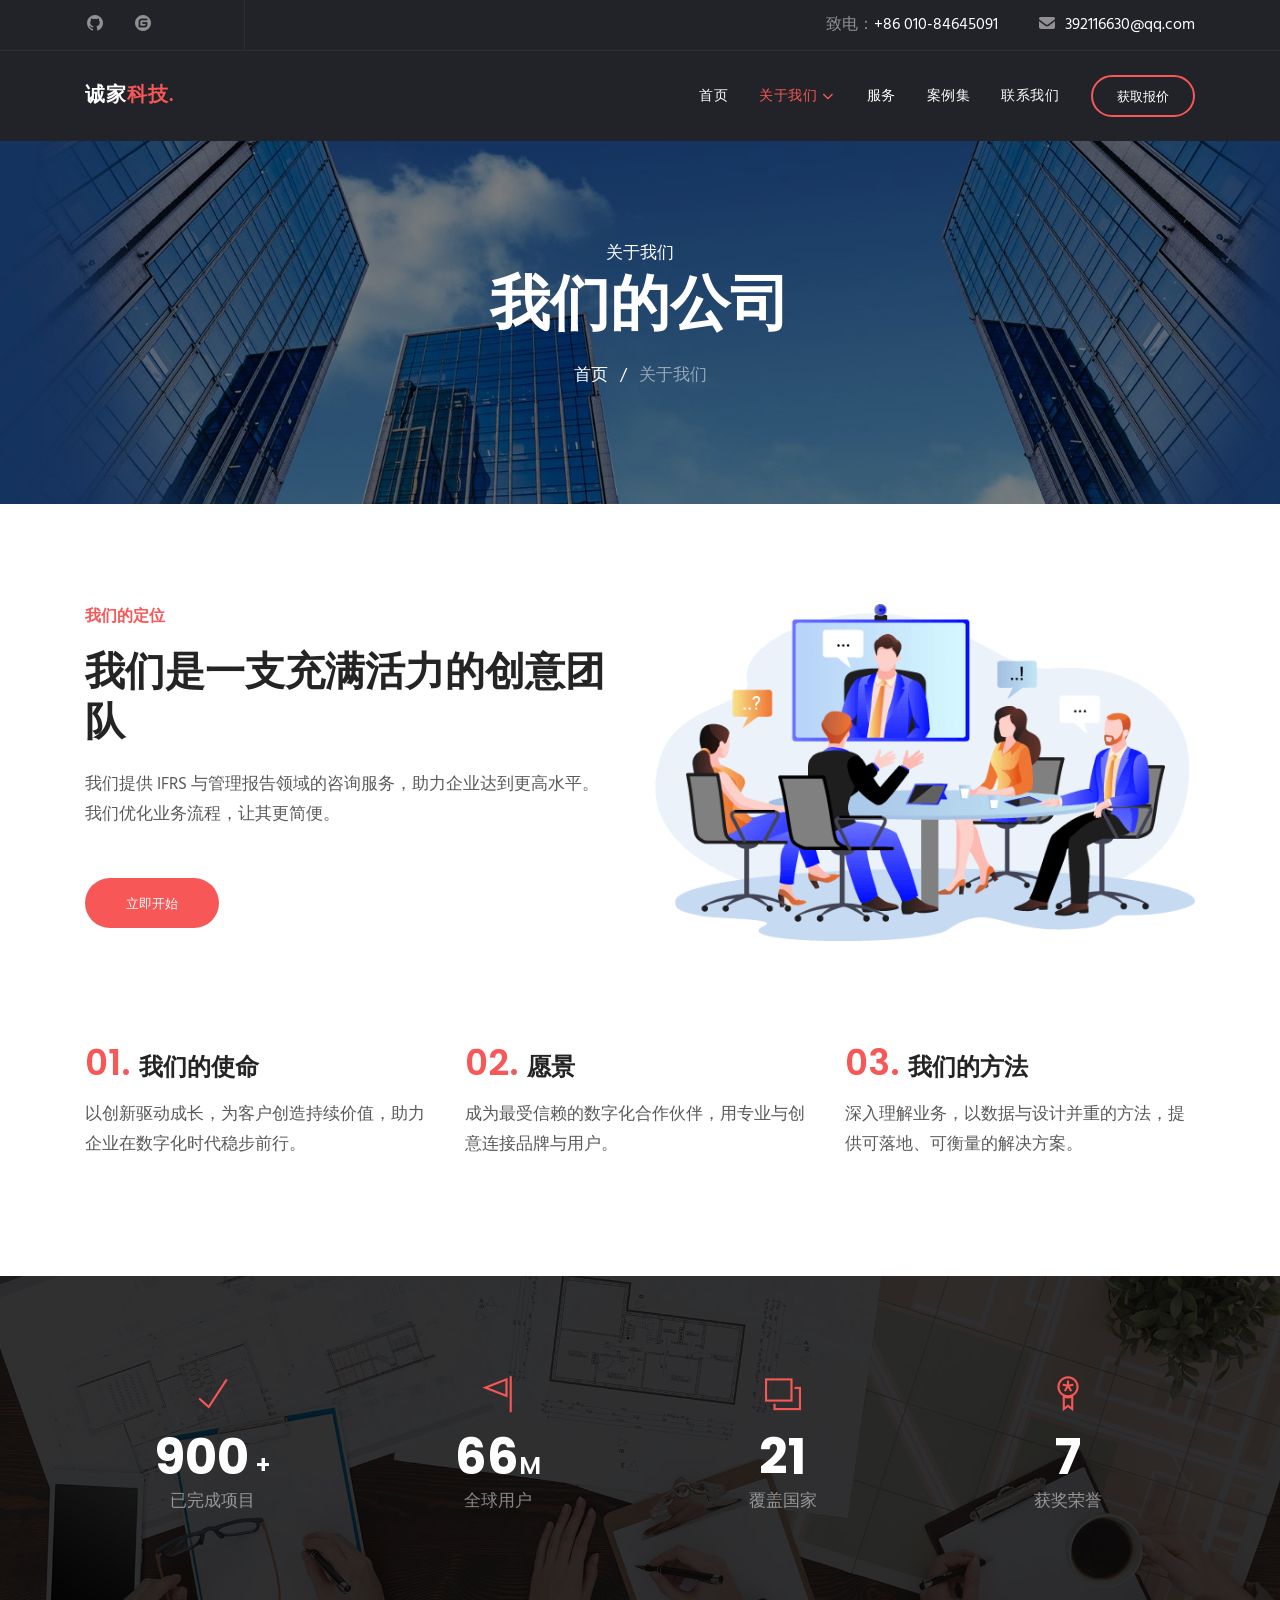
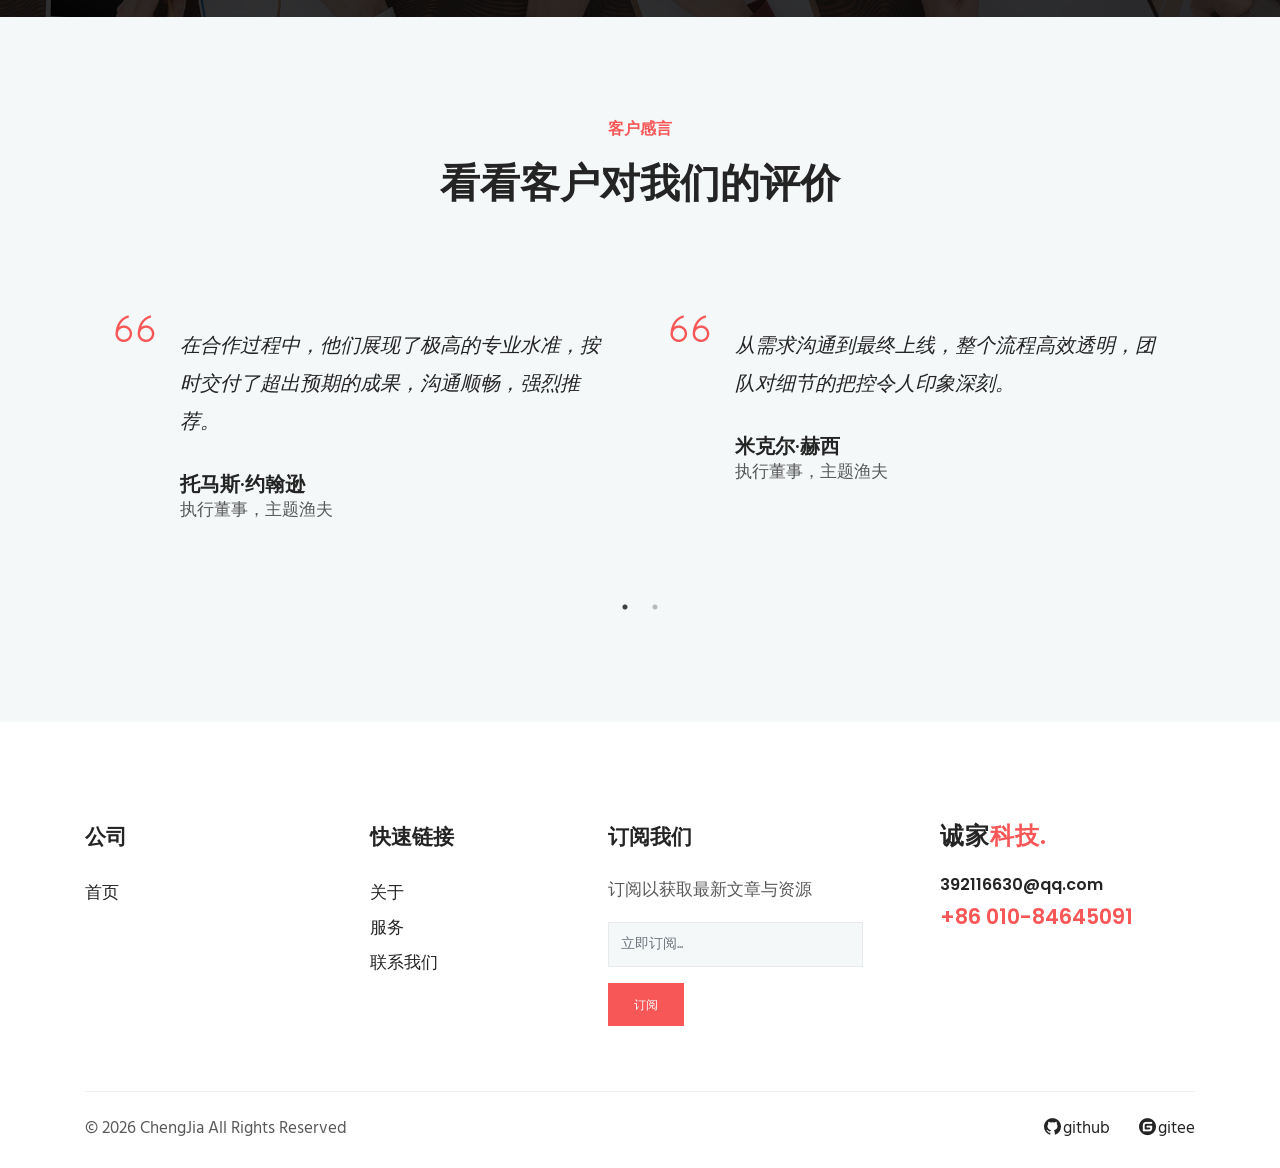
==== commit e64d815f: "modify: gitee" ====
--- a/about.html
+++ b/about.html
@@ -49,9 +49,10 @@
       <div class="row justify-content-between align-items-center">
         <div class="col-lg-2 col-md-4">
           <div class="header-top-socials text-center text-lg-left text-md-left">
-            <!-- <a href="https://www.facebook.com/themefisher" aria-label="facebook"><i class="fab fa-facebook-f"></i></a>
-            <a href="https://twitter.com/themefisher" aria-label="twitter"><i class="fab fa-twitter"></i></a> -->
-            <a href="https://github.com/hswyxj/" aria-label="github"><i class="fab fa-github"></i></a>
+            <!-- <a href="https://www.facebook.com/themefisher" aria-label="facebook"><i class="fab fa-facebook-f"></i></a>-->
+            <!-- <a href="https://twitter.com/themefisher" aria-label="twitter"><i class="fab fa-twitter"></i></a>  -->
+            <a href="https://github.com/hswyxj" aria-label="github"><i class="fab fa-github"></i></a>
+            <a href="https://gitee.com/hswyxj" aria-label="gitee"><i class="fa-brands fa-gitee"></i></a>
           </div>
         </div>
         <div class="col-lg-10 col-md-8 text-center text-lg-right text-md-right">
@@ -544,13 +545,15 @@
         <div class="col-lg-6">
           <div class="copyright">© 2026 ChengJia All Rights Reserved</div>
         </div>
-        <!-- <div class="col-lg-6 text-left text-lg-right">
+        <div class="col-lg-6 text-left text-lg-right">
           <ul class="list-inline footer-socials">
-            <li class="list-inline-item"><a href="https://www.facebook.com/themefisher"><i class="fab fa-facebook-f mr-2"></i>脸书</a></li>
+            <!-- <li class="list-inline-item"><a href="https://www.facebook.com/themefisher"><i class="fab fa-facebook-f mr-2"></i>脸书</a></li>
             <li class="list-inline-item"><a href="https://twitter.com/themefisher"><i class="fab fa-twitter mr-2"></i>推特</a></li>
-            <li class="list-inline-item"><a href="https://www.pinterest.com/themefisher/"><i class="fab fa-pinterest-p mr-2 "></i>缤趣</a></li>
+            <li class="list-inline-item"><a href="https://www.pinterest.com/themefisher/"><i class="fab fa-pinterest-p mr-2 "></i>缤趣</a></li> -->
+            <li class="list-inline-item"><a href="https://github.com/hswyxj" aria-label="github"><i class="fab fa-github"></i>github</a></li>
+            <li class="list-inline-item"><a href="https://gitee.com/hswyxj" aria-label="gitee"><i class="fa-brands fa-gitee"></i>gitee</a></li>
           </ul>
-        </div> -->
+        </div>
       </div>
     </div>
   </div>
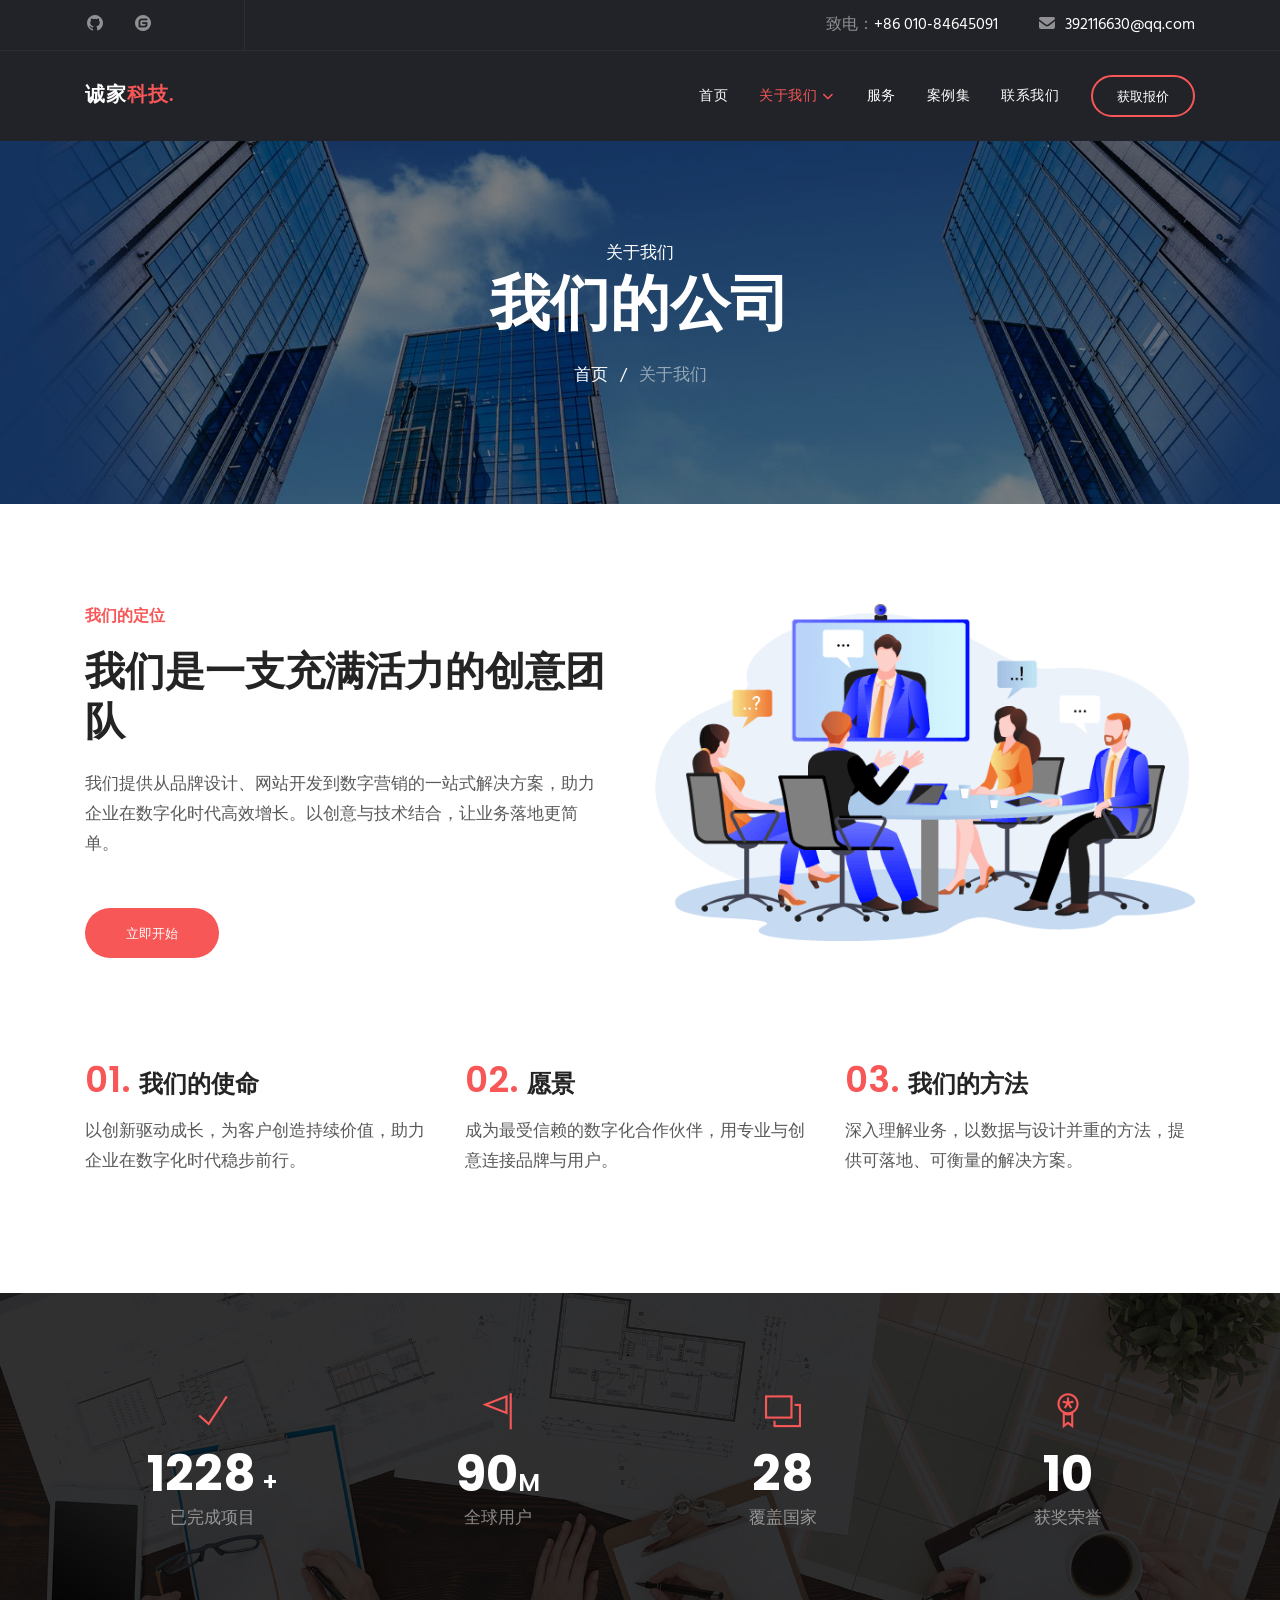
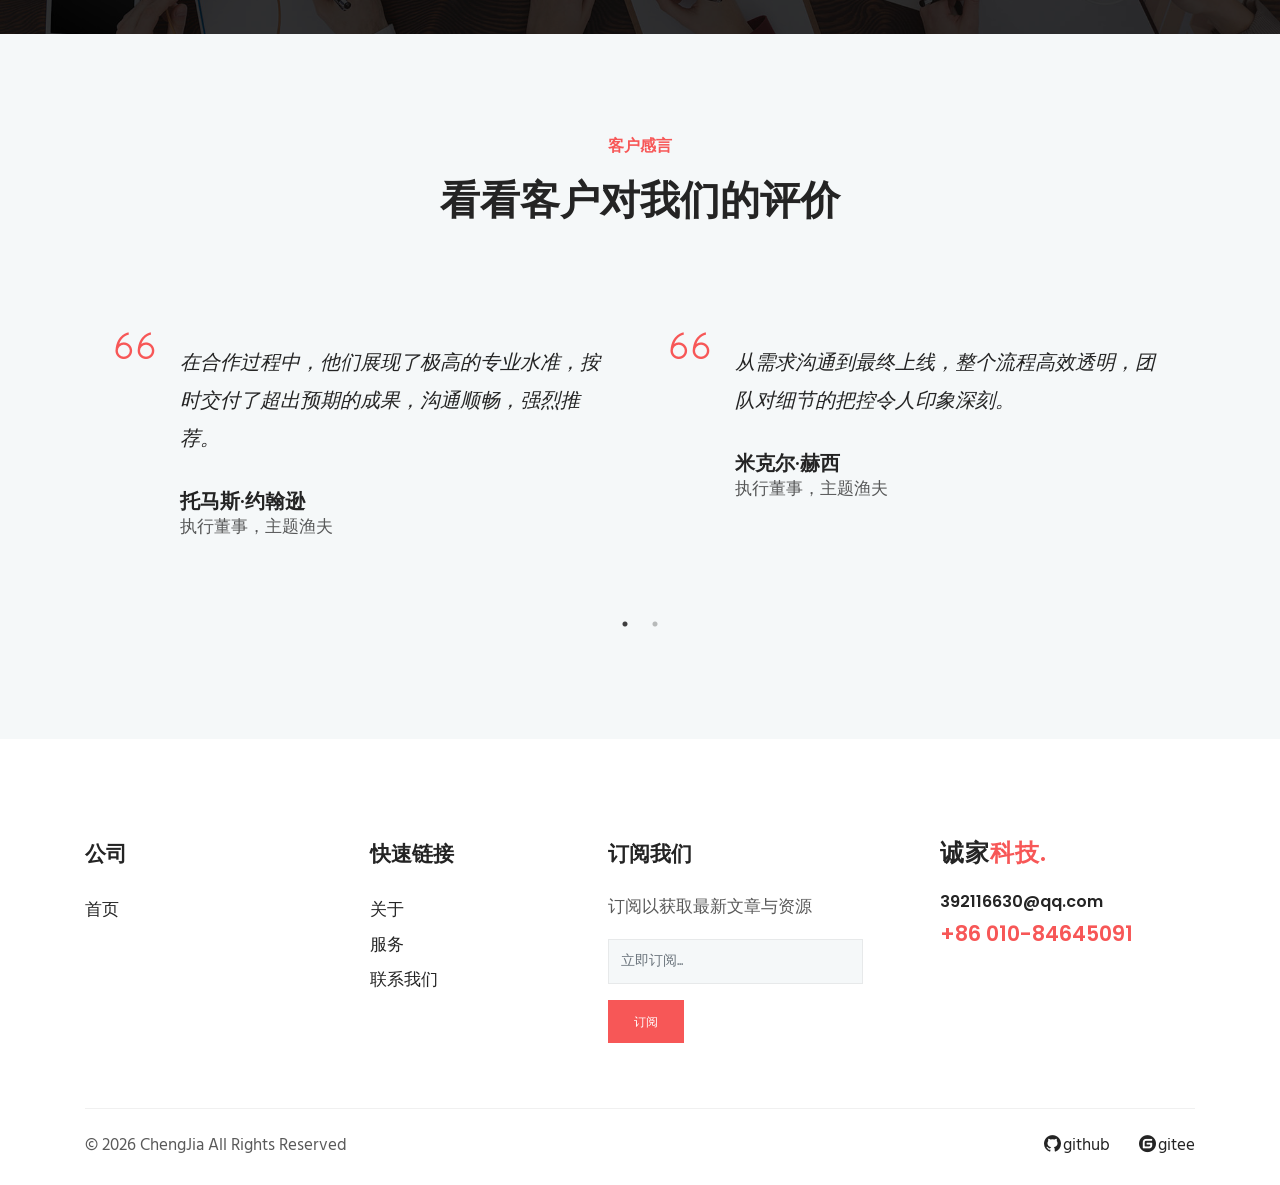
==== commit bbd48778: "modify: 修改定位描述" ====
--- a/about.html
+++ b/about.html
@@ -160,7 +160,7 @@
 				<div class="about-item pr-3 mb-5 mb-lg-0">
 					<span class="h6 text-color">我们的定位</span>
 					<h2 class="mt-3 mb-4 position-relative content-title">我们是一支充满活力的创意团队</h2>
-					<p class="mb-5">我们提供 IFRS 与管理报告领域的咨询服务，助力企业达到更高水平。我们优化业务流程，让其更简便。</p>
+					<p class="mb-5">我们提供从品牌设计、网站开发到数字营销的一站式解决方案，助力企业在数字化时代高效增长。以创意与技术结合，让业务落地更简单。</p>
 
 					<a href="contact.html" class="btn btn-main btn-round-full">立即开始</a>
 				</div>
--- a/css/style.css
+++ b/css/style.css
@@ -1,7 +1,4 @@
 /**
- * WEBSITE: https://themefisher.com
- * TWITTER: https://twitter.com/themefisher
- * FACEBOOK: https://facebook.com/themefisher
  * GITHUB: https://github.com/hswyxj/
  */
 
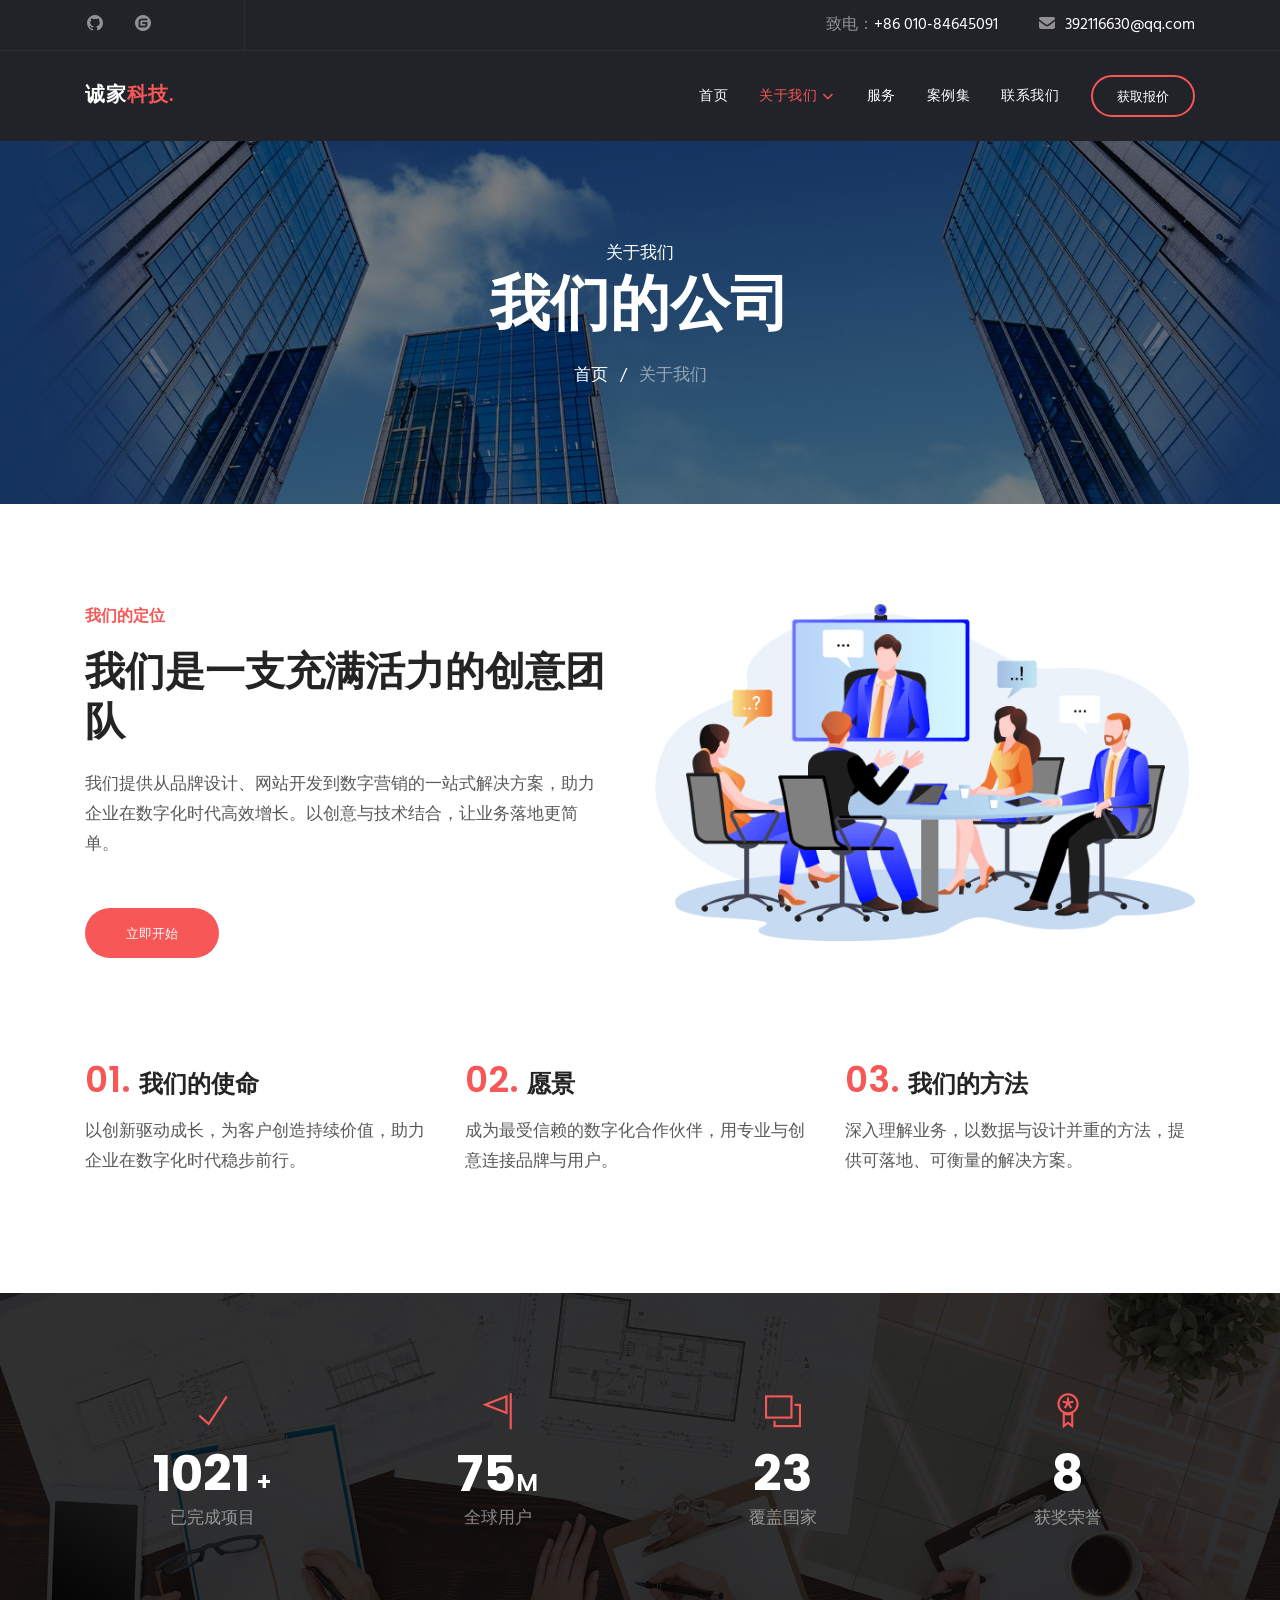
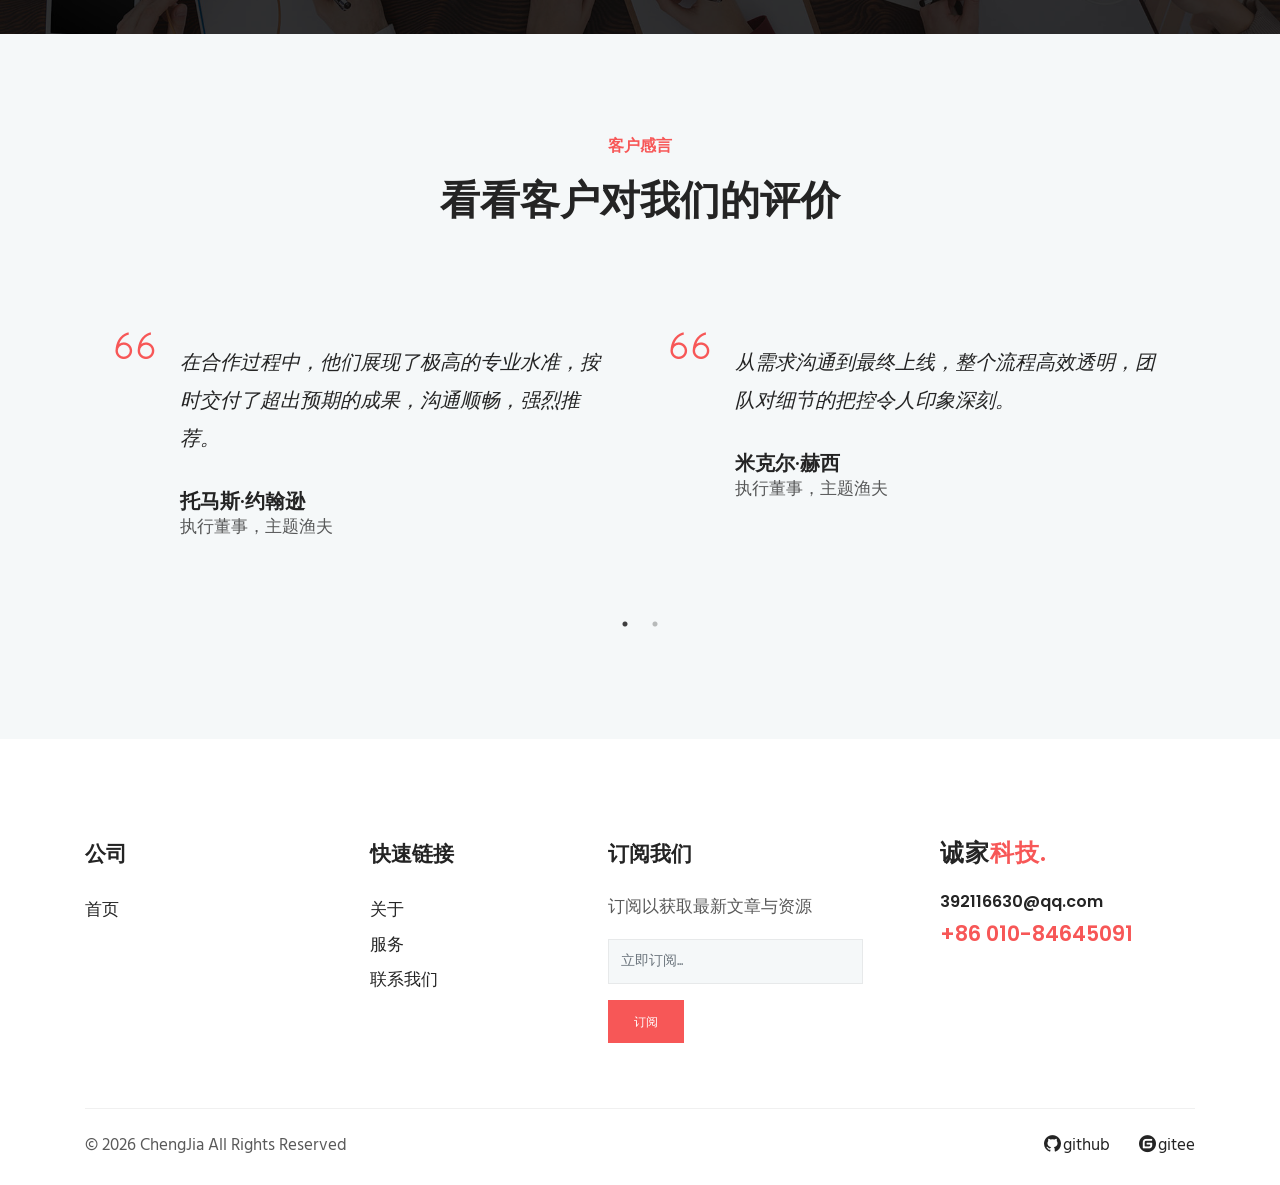
==== commit 23d1f612: "modify：修改遗漏配置" ====
--- a/about.html
+++ b/about.html
@@ -1,7 +1,8 @@
 <!DOCTYPE html>
 
 <!--
- // GITHUB: https://github.com/hswyxj/
+ // GITHUB: https://github.com/hswyxj
+ // GITEE: https://gitee.com/hswyxj
 -->
 
 <html lang="zh-CN">
@@ -19,7 +20,7 @@
   <meta name="generator" content="诚家科技 | IT公司网站">
 
   <!-- theme meta -->
-  <meta name="theme-name" content="megakit" />
+  <meta name="theme-name" content="诚家科技" />
 
   <!-- bootstrap.min css -->
   <link rel="stylesheet" href="plugins/bootstrap/bootstrap.min.css">
--- a/css/style.css
+++ b/css/style.css
@@ -1,5 +1,6 @@
 /**
- * GITHUB: https://github.com/hswyxj/
+ * GITHUB: https://github.com/hswyxj
+ * GITEE: https://gitee.com/hswyxj
  */
 
 /*=== MEDIA QUERY ===*/
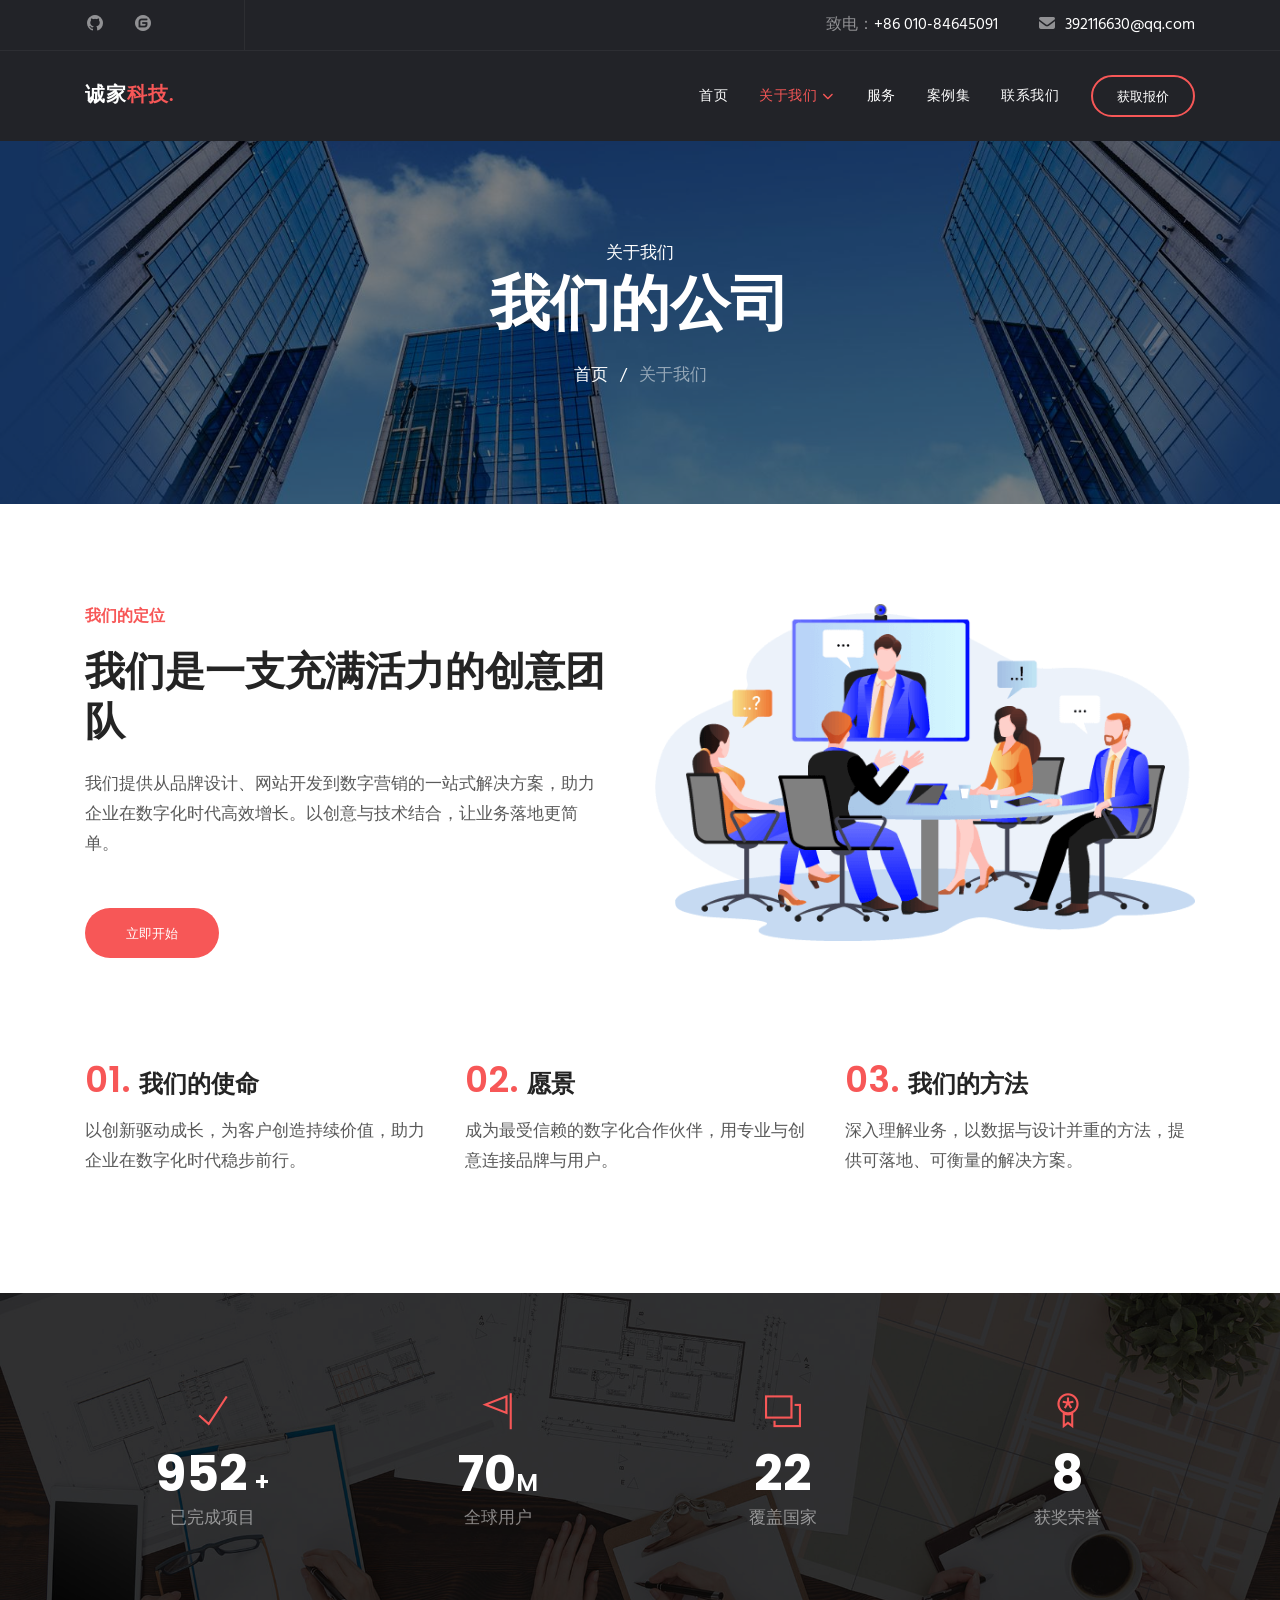
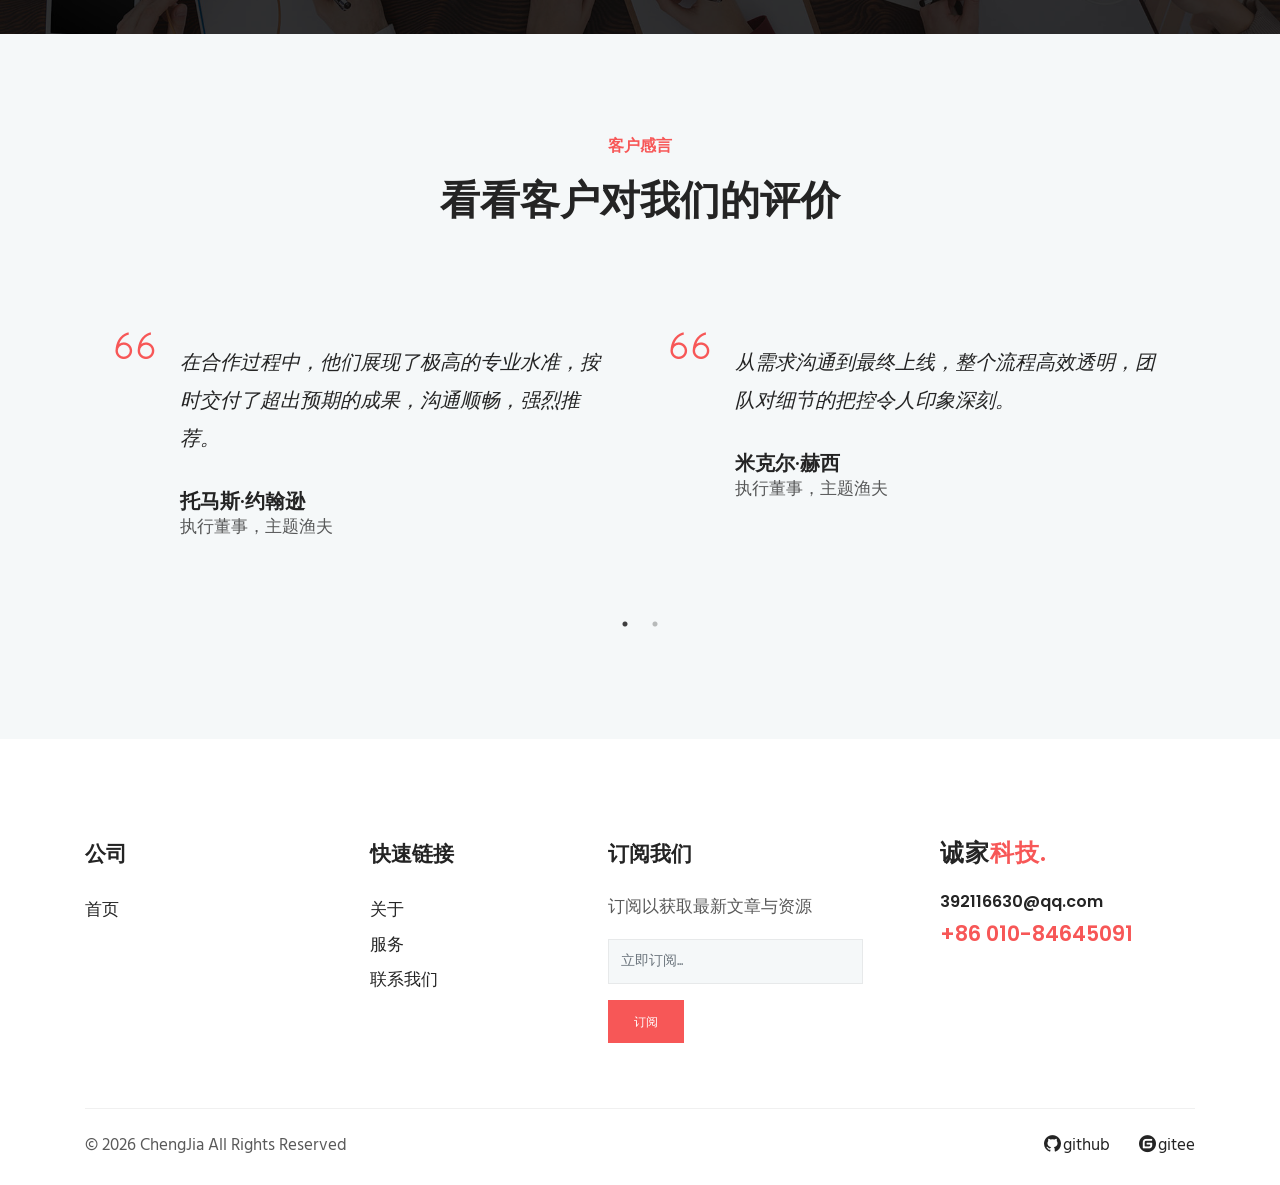
==== commit 1bac5623: "modify: 图片性能优化修改为webp格式" ====
--- a/about.html
+++ b/about.html
@@ -168,7 +168,7 @@
 			</div>
 			<div class="col-lg-6">
 				<div class="about-item-img">
-					<img loading="lazy" src="images/about/home-7.jpg" alt="关于我们" class="img-fluid">
+					<img loading="lazy" src="images/about/home-7.webp" alt="关于我们" class="img-fluid">
 				</div>
 			</div>
 		</div>
@@ -255,7 +255,7 @@
 			<div class="col-lg-4 col-md-6 col-sm-6">
 				<div class="team-item-wrap mb-5">
 					<div class="team-item position-relative">
-						<img loading="lazy" src="images/team/team-1.jpg" alt="团队" class="img-fluid w-100">
+						<img loading="lazy" src="images/team/team-1.webp" alt="团队" class="img-fluid w-100">
 						<div class="team-img-hover">
 							<ul class="team-social list-inline">
 								<li class="list-inline-item">
@@ -283,7 +283,7 @@
 			<div class="col-lg-4 col-md-6 col-sm-6">
 				<div class="team-item-wrap mb-5">
 					<div class="team-item position-relative">
-						<img loading="lazy" src="images/team/team-2.jpg" alt="团队" class="img-fluid w-100">
+						<img loading="lazy" src="images/team/team-2.webp" alt="团队" class="img-fluid w-100">
 						<div class="team-img-hover">
 							<ul class="team-social list-inline">
 								<li class="list-inline-item">
@@ -311,7 +311,7 @@
 			<div class="col-lg-4 col-md-6 col-sm-6">
 				<div class="team-item-wrap mb-5 ">
 					<div class="team-item position-relative">
-						<img loading="lazy" src="images/team/team-3.jpg" alt="团队" class="img-fluid w-100">
+						<img loading="lazy" src="images/team/team-3.webp" alt="团队" class="img-fluid w-100">
 						<div class="team-img-hover">
 							<ul class="team-social list-inline">
 								<li class="list-inline-item">
@@ -338,7 +338,7 @@
 			<div class="col-lg-4 col-md-6 col-sm-6">
 				<div class="team-item-wrap mb-5 mb-lg-0">
 					<div class="team-item position-relative">
-						<img loading="lazy" src="images/team/team-4.jpg" alt="团队" class="img-fluid w-100">
+						<img loading="lazy" src="images/team/team-4.webp" alt="团队" class="img-fluid w-100">
 						<div class="team-img-hover">
 							<ul class="team-social list-inline">
 								<li class="list-inline-item">
@@ -366,7 +366,7 @@
 			<div class="col-lg-4 col-md-6 col-sm-6">
 				<div class="team-item-wrap mb-5 mb-lg-0">
 					<div class="team-item position-relative">
-						<img loading="lazy" src="images/team/team-6.jpg" alt="团队" class="img-fluid w-100">
+						<img loading="lazy" src="images/team/team-6.webp" alt="团队" class="img-fluid w-100">
 						<div class="team-img-hover">
 							<ul class="team-social list-inline">
 								<li class="list-inline-item">
@@ -394,7 +394,7 @@
 			<div class="col-lg-4 col-md-6 col-sm-6">
 				<div class="team-item-wrap mb-5 mb-lg-0 ">
 					<div class="team-item position-relative">
-						<img loading="lazy" src="images/team/team-5.jpg" alt="团队" class="img-fluid w-100">
+						<img loading="lazy" src="images/team/team-5.webp" alt="团队" class="img-fluid w-100">
 						<div class="team-img-hover">
 							<ul class="team-social list-inline">
 								<li class="list-inline-item">
--- a/css/style.css
+++ b/css/style.css
@@ -552,17 +552,17 @@
   }
 }
 .bg-1 {
-  background: url("../images/bg/home-2.jpg") no-repeat 50% 50%;
+  background: url("../images/bg/home-2.webp") no-repeat 50% 50%;
   background-size: cover;
 }
 
 .bg-2 {
-  background: url("../images/bg/home-5.jpg");
+  background: url("../images/bg/home-5.webp");
   background-size: cover;
 }
 
 .slider {
-  background: url("../images/bg/home-1.jpg") no-repeat;
+  background: url("../images/bg/home-1.webp") no-repeat;
   background-size: cover;
   background-position: 10% 0%;
   padding: 200px 0;
@@ -618,7 +618,7 @@
   top: 0px;
   width: 45%;
   min-height: 650px;
-  background: url("../images/about/home-8.jpg") no-repeat;
+  background: url("../images/about/home-8.webp") no-repeat;
   background-size: cover;
 }
 
@@ -647,7 +647,7 @@
 }
 
 .bg-counter {
-  background: url("../images/bg/counter.jpg") no-repeat;
+  background: url("../images/bg/counter.webp") no-repeat;
   background-size: cover;
 }
 
@@ -723,13 +723,13 @@
 }
 
 .cta {
-  background: url("../images/bg/home-3.jpg") fixed 50% 50%;
+  background: url("../images/bg/home-3.webp") fixed 50% 50%;
   background-size: cover;
   padding: 120px 0px;
 }
 
 .cta-block {
-  background: url("../images/bg/home-3.jpg") no-repeat;
+  background: url("../images/bg/home-3.webp") no-repeat;
   background-size: cover;
 }
 
@@ -759,7 +759,7 @@
 }
 
 .hero-img {
-  background: url("../images/bg/home-5.jpg");
+  background: url("../images/bg/home-5.webp");
   position: absolute;
   content: "";
   background-size: cover;
